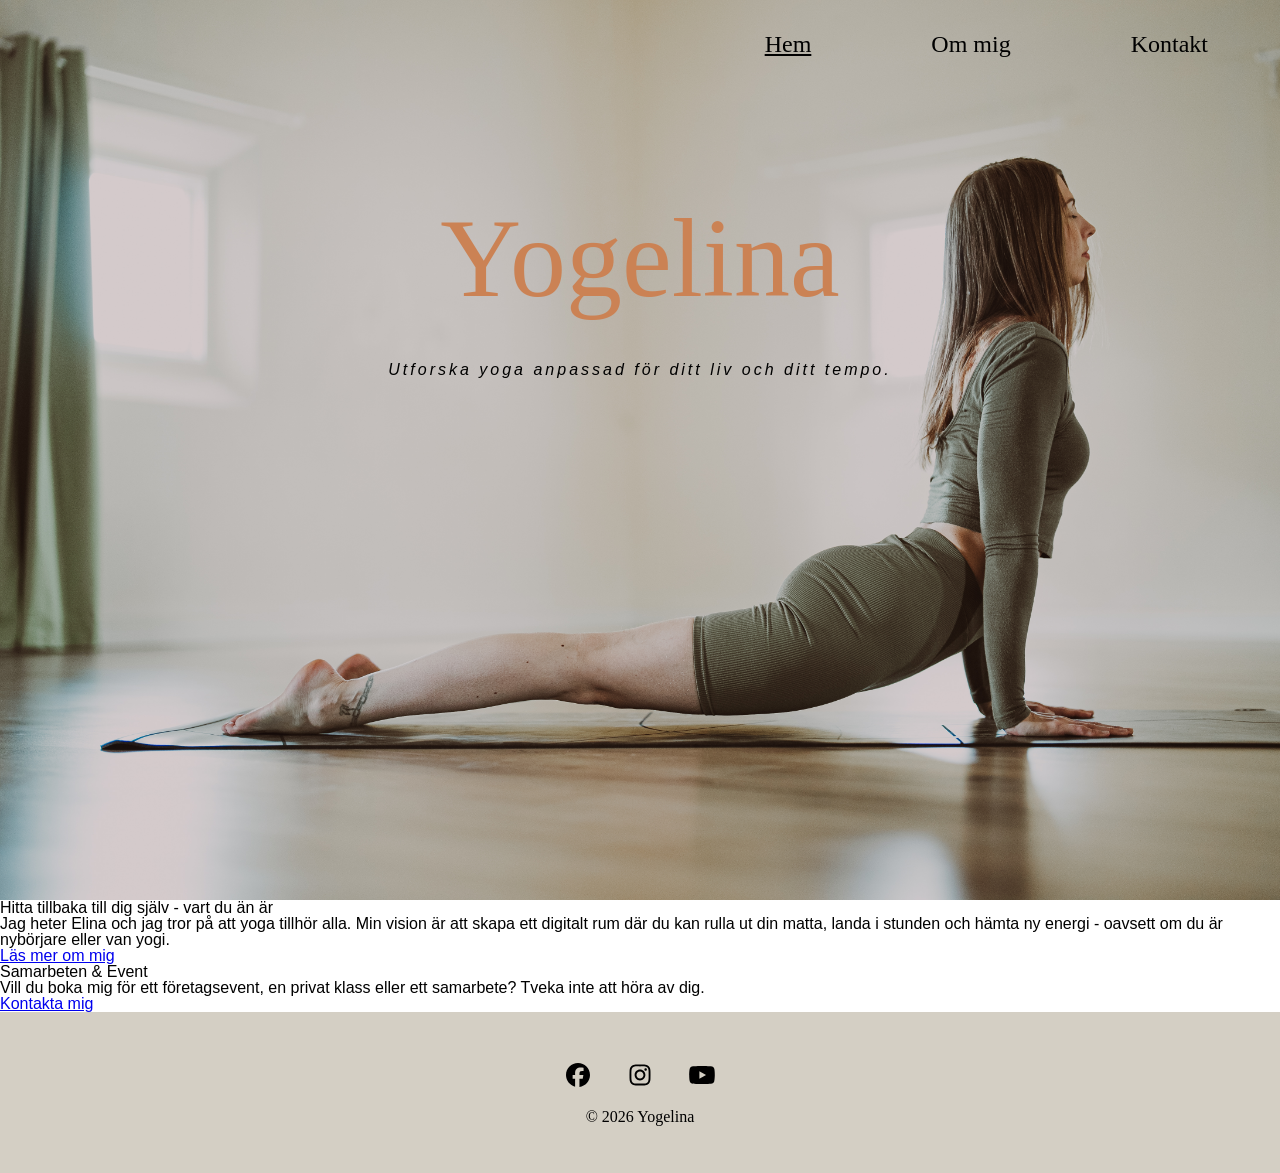
==== index.html @ cfc7771f "Skapat lista i html för footer-ikoner och anpassat storlek  i css" ====
<!doctype html>
<html lang="sv">
  <head>
    <meta charset="UTF-8" />
    <meta name="viewport" content="width=device-width, initial-scale=1.0" />
    <link rel="stylesheet" href="css/styles.css" />
    <title>Yogelina</title>
  </head>

  <body>
    <header class="transparent-header">
      <nav>
        <ul>
          <li><a class="text-underline" href="index.html">Hem</a></li>
          <li><a href="om-mig.html">Om mig</a></li>
          <li><a href="kontakt.html">Kontakt</a></li>
        </ul>
      </nav>
    </header>

    <main>
      <section class="hero-section">
        <div>
          <h1>Yogelina</h1>
          <p>Utforska yoga anpassad för ditt liv och ditt tempo.</p>
        </div>
      </section>

      <section>
        <h2>Hitta tillbaka till dig själv - vart du än är</h2>
        <p>
          Jag heter Elina och jag tror på att yoga tillhör alla. Min vision är
          att skapa ett digitalt rum där du kan rulla ut din matta, landa i
          stunden och hämta ny energi - oavsett om du är nybörjare eller van
          yogi.
        </p>

        <a href="om-mig.html">Läs mer om mig</a>
      </section>

      <section>
        <h2>Samarbeten & Event</h2>
        <p>
          Vill du boka mig för ett företagsevent, en privat klass eller ett
          samarbete? Tveka inte att höra av dig.
        </p>

        <a href="kontakt.html">Kontakta mig</a>
      </section>
    </main>

    <footer>
      <ul class="footer-icons">
        <li>
          <a
            href="#"
            target="_blank"
            rel="noopener"
            aria-label="Yogelinas Facebook"
          >
            <img
              src="images/facebook-brands-solid-full.svg"
              alt="Facebook ikon"
            />
          </a>
        </li>

        <li>
          <a
            href="#"
            target="_blank"
            rel="noopener"
            aria-label="Yogelinas instagram"
          >
            <img
              src="images/instagram-brands-solid-full.svg"
              alt="Instagram ikon"
            />
          </a>
        </li>

        <li>
          <a
            href="#"
            target="_blank"
            rel="noopener"
            aria-label="Yogelinas youtube"
          >
            <img
              src="images/youtube-brands-solid-full.svg"
              alt="Youtube ikon"
            />
          </a>
        </li>
      </ul>

      <p>© 2026 Yogelina</p>
    </footer>
  </body>
</html>
---- css/styles.css ----
/* CSS reset */

/* http://meyerweb.com/eric/tools/css/reset/ 
   v2.0 | 20110126
   License: none (public domain)
*/

html,
body,
div,
span,
applet,
object,
iframe,
h1,
h2,
h3,
h4,
h5,
h6,
p,
blockquote,
pre,
a,
abbr,
acronym,
address,
big,
cite,
code,
del,
dfn,
em,
img,
ins,
kbd,
q,
s,
samp,
small,
strike,
strong,
sub,
sup,
tt,
var,
b,
u,
i,
center,
dl,
dt,
dd,
ol,
ul,
li,
fieldset,
form,
label,
legend,
table,
caption,
tbody,
tfoot,
thead,
tr,
th,
td,
article,
aside,
canvas,
details,
embed,
figure,
figcaption,
footer,
header,
hgroup,
menu,
nav,
output,
ruby,
section,
summary,
time,
mark,
audio,
video {
  margin: 0;
  padding: 0;
  border: 0;
  font-size: 100%;
  font: inherit;
  vertical-align: baseline;
}
/* HTML5 display-role reset for older browsers */
article,
aside,
details,
figcaption,
figure,
footer,
header,
hgroup,
menu,
nav,
section {
  display: block;
}
body {
  line-height: 1;
}
ol,
ul {
  list-style: none;
}
blockquote,
q {
  quotes: none;
}
blockquote:before,
blockquote:after,
q:before,
q:after {
  content: "";
  content: none;
}
table {
  border-collapse: collapse;
  border-spacing: 0;
}
/* slut på reset */

html {
  font-family: "Lato", sans-serif;
  font-weight: 400;
  font-style: normal;
}

/* bildstorlek */
img {
  max-width: 100%;
}

header {
  position: relative;
  width: 100%;
  padding: 1.5em 0em;

  display: flex;
  flex-direction: row;
  justify-content: space-between;
  align-items: center;

  & nav {
    font-family: "Cormorant Garamond", serif;
    font-optical-sizing: auto;
    font-weight: 400;
    font-style: normal;
    font-size: 1.5em;
  }

  & ul {
    display: flex;
    flex-direction: row;
    justify-content: flex-end;
    gap: 5em;
    padding-right: 3em;

    /* ta bort lila färg från klick */
    a:link,
    a:visited {
      color: #000000;
    }
  }

  a {
    text-decoration: none;
  }

  /* Yogelina rubrik */
  .title {
    color: #cb8254;
    font-size: 2.5em;
    line-height: 1;
    padding-left: 1.5em;
    font-family: "Cormorant Garamond", serif;
    font-weight: 400;
    font-style: normal;

    a:link,
    a:visited {
      color: #cb8254;
    }
  }
}

/* första sidans header */
.transparent-header {
  position: absolute;

  display: flex;
  flex-direction: row;
  justify-content: flex-end;
  padding: 2em 0em;
}

.header-color {
  background-color: #d4cfc4;
}

/* understäck på menyval */
.text-underline {
  text-decoration: underline;
}

/* Hero första sidan */
.hero-section {
  background-image: url("../images/DSC07519-3.jpg");
  min-height: 100vh;
  background-size: cover;
  display: flex;
  justify-content: center;
  align-items: center;
  flex-direction: column;
  text-align: center;

  & div {
    display: flex;
    flex-direction: column;
    position: relative;
    bottom: 10em;
    gap: 3em;
  }

  /* rubrik */
  & h1 {
    font-family: "Cormorant Garamond", serif;
    font-weight: 400;
    font-style: normal;
    color: #cb8254;
    font-size: 7em;
  }
  /* subrubrik */
  & p {
    font-family: "Lato", sans-serif;
    font-weight: 400;
    font-style: italic;
    letter-spacing: 3px;
  }
}

/* footer */
footer {
  background-color: #d4cfc4;
  padding: 3em 0em;
  display: flex;
  flex-direction: column;
  align-items: center;
  gap: 1em;

  font-family: "Cormorant Garamond", serif;
  font-weight: 400;
  font-style: normal;

  & img {
    width: 30px;
  }
}

.footer-icons {
  display: flex;
  flex-direction: row;
  justify-content: center;
  gap: 2em;
}
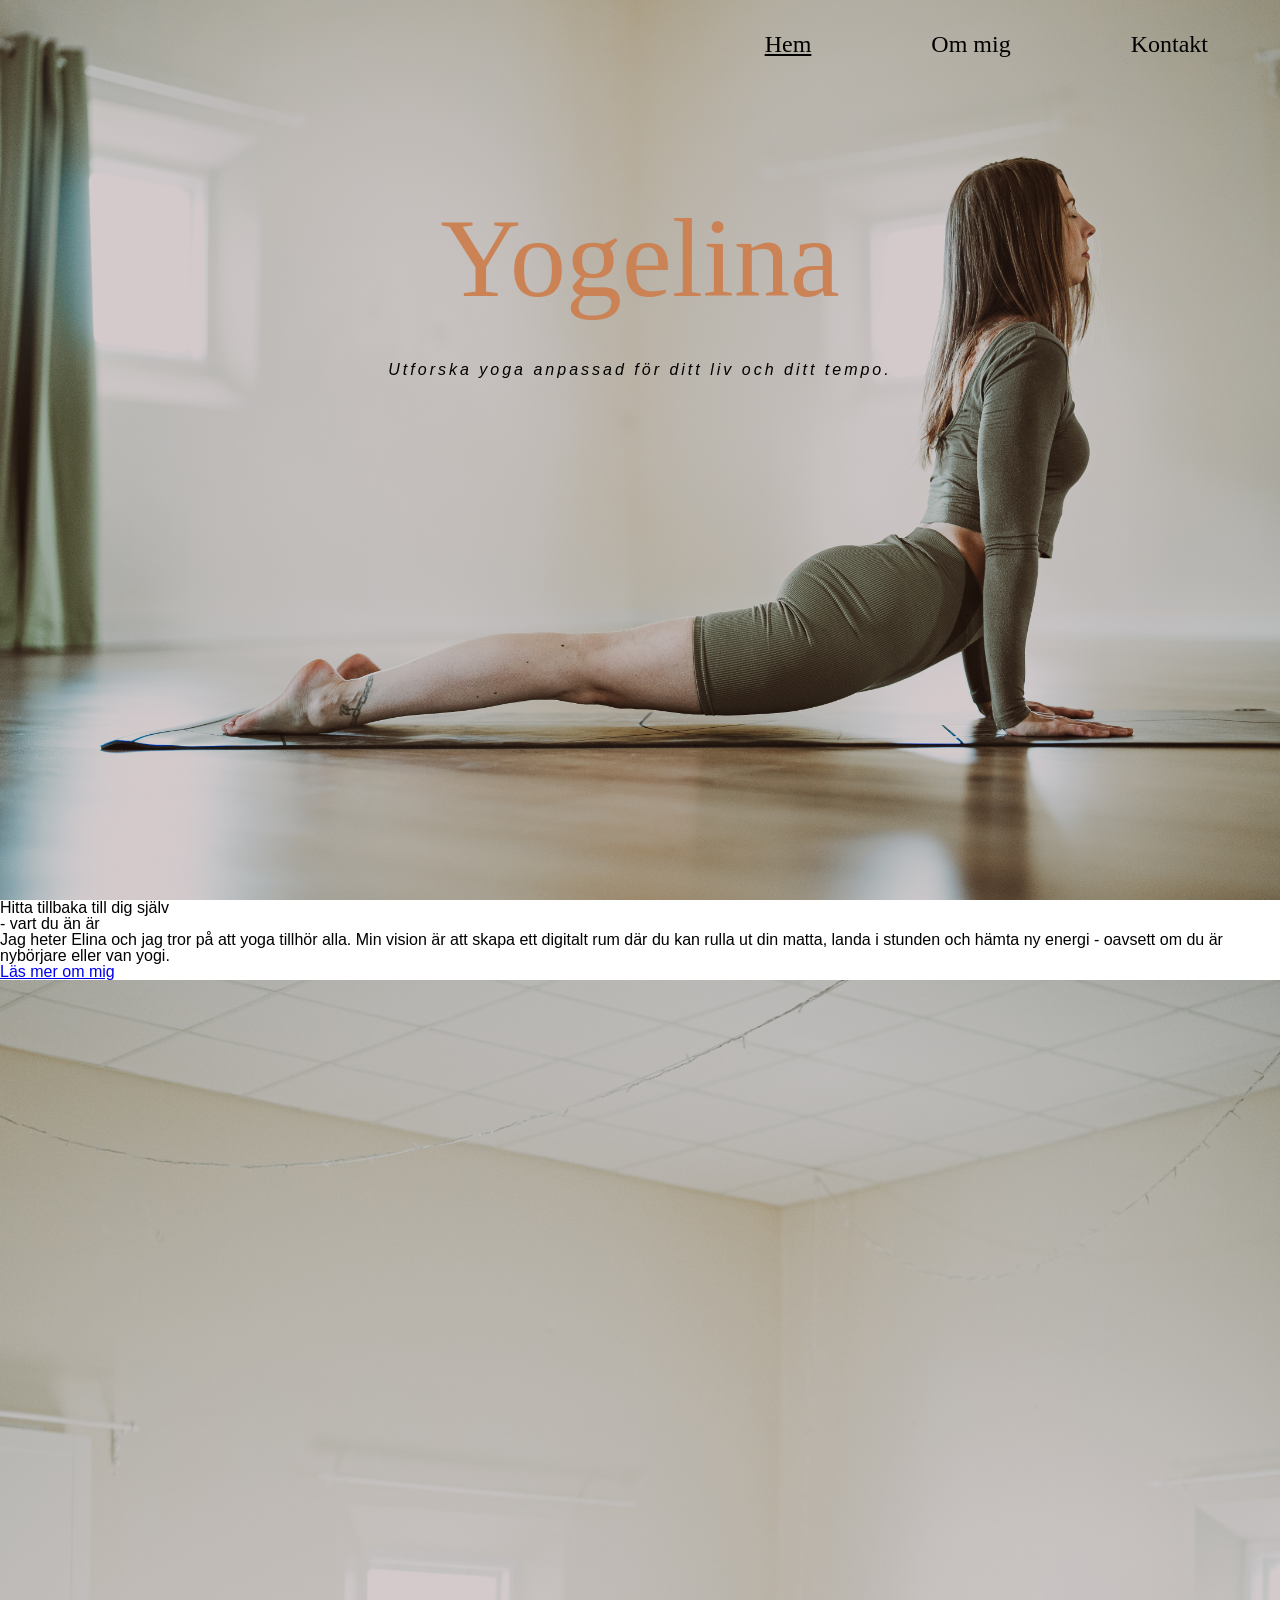
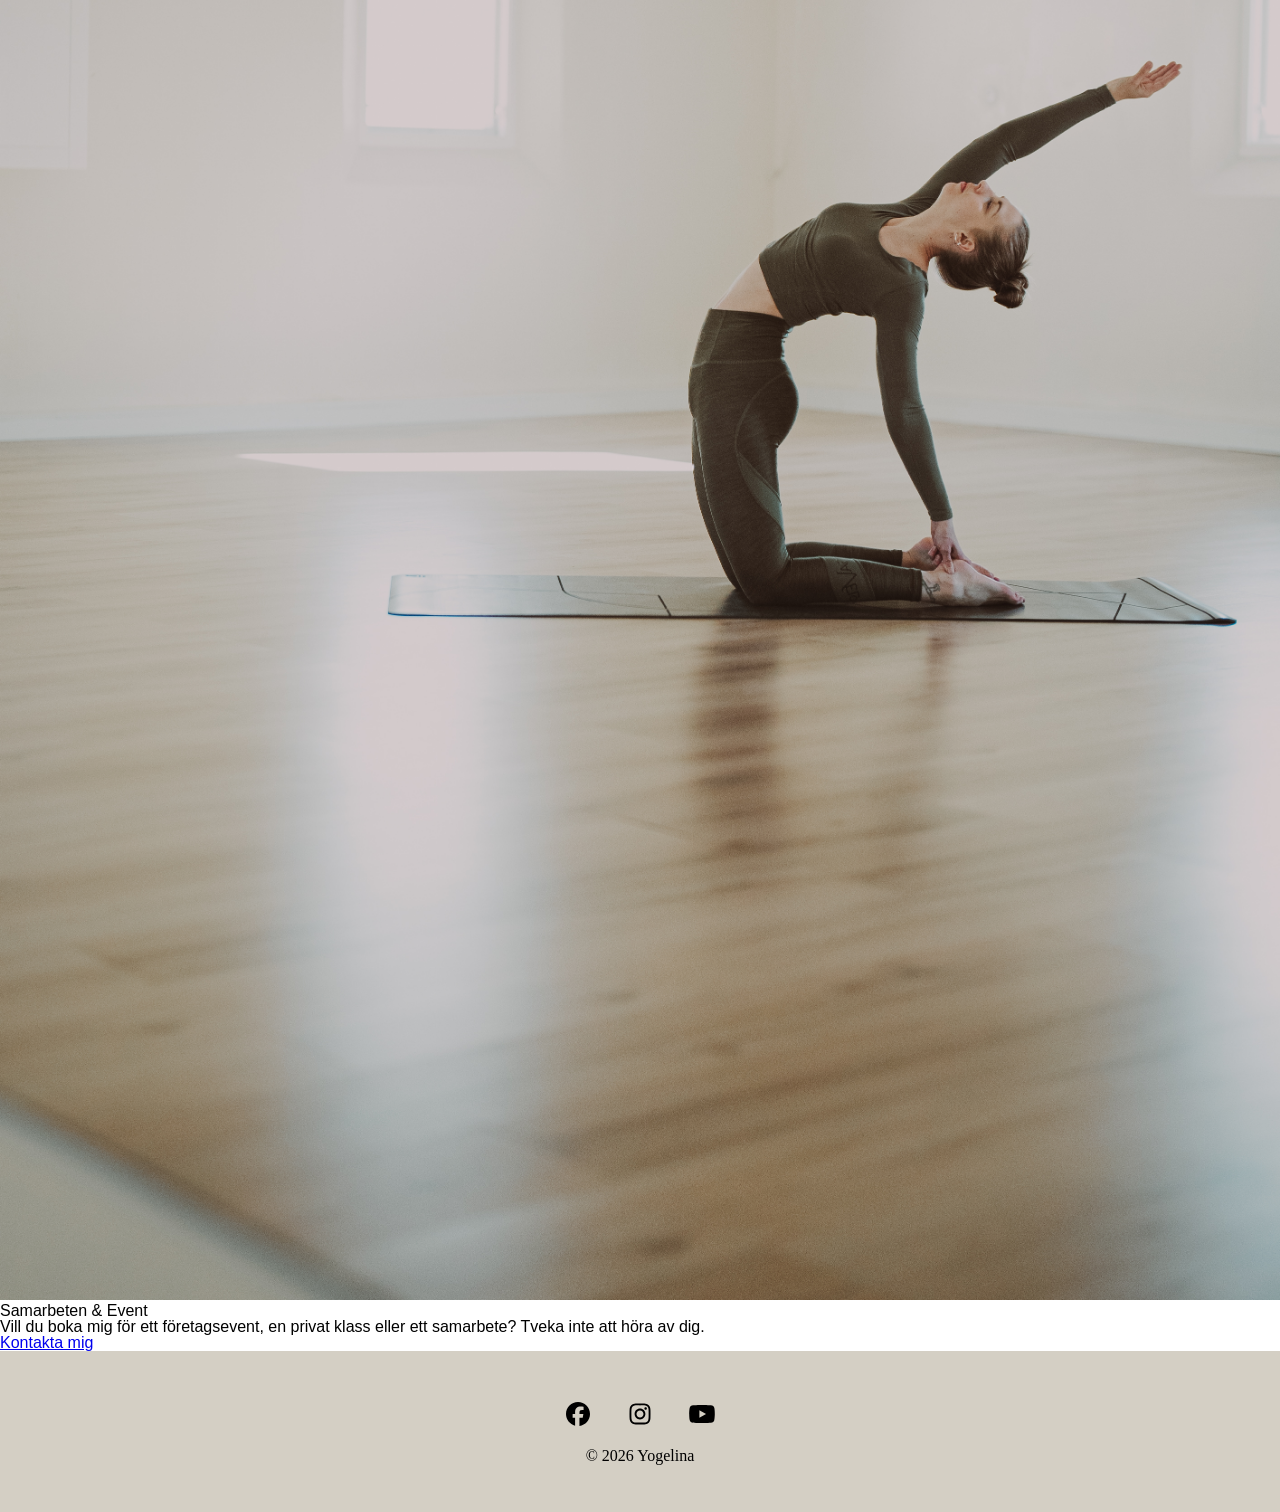
==== commit 953c9bfd: "Implementerat och strukturerat html-klasser inför första sektionen med info" ====
--- a/index.html
+++ b/index.html
@@ -26,19 +26,27 @@
         </div>
       </section>
 
-      <section>
-        <h2>Hitta tillbaka till dig själv - vart du än är</h2>
-        <p>
-          Jag heter Elina och jag tror på att yoga tillhör alla. Min vision är
-          att skapa ett digitalt rum där du kan rulla ut din matta, landa i
-          stunden och hämta ny energi - oavsett om du är nybörjare eller van
-          yogi.
-        </p>
+      <section class="om-intro-section">
+        <div class="om-intro-container">
+          <div class="box-content">
+            <h2>Hitta tillbaka till dig själv</h2>
+            <p class="sub-title">- vart du än är</p>
+            <p class="text-description">
+              Jag heter Elina och jag tror på att yoga tillhör alla. Min vision
+              är att skapa ett digitalt rum där du kan rulla ut din matta, landa
+              i stunden och hämta ny energi - oavsett om du är nybörjare eller
+              van yogi.
+            </p>
 
-        <a href="om-mig.html">Läs mer om mig</a>
+            <a href="om-mig.html" class="button-om">Läs mer om mig</a>
+          </div>
+          <div class="om-box-img">
+            <img src="images/DSC07626-5.jpg" alt="Bild på Elina" />
+          </div>
+        </div>
       </section>
 
-      <section>
+      <section class="kontakt-intro">
         <h2>Samarbeten & Event</h2>
         <p>
           Vill du boka mig för ett företagsevent, en privat klass eller ett
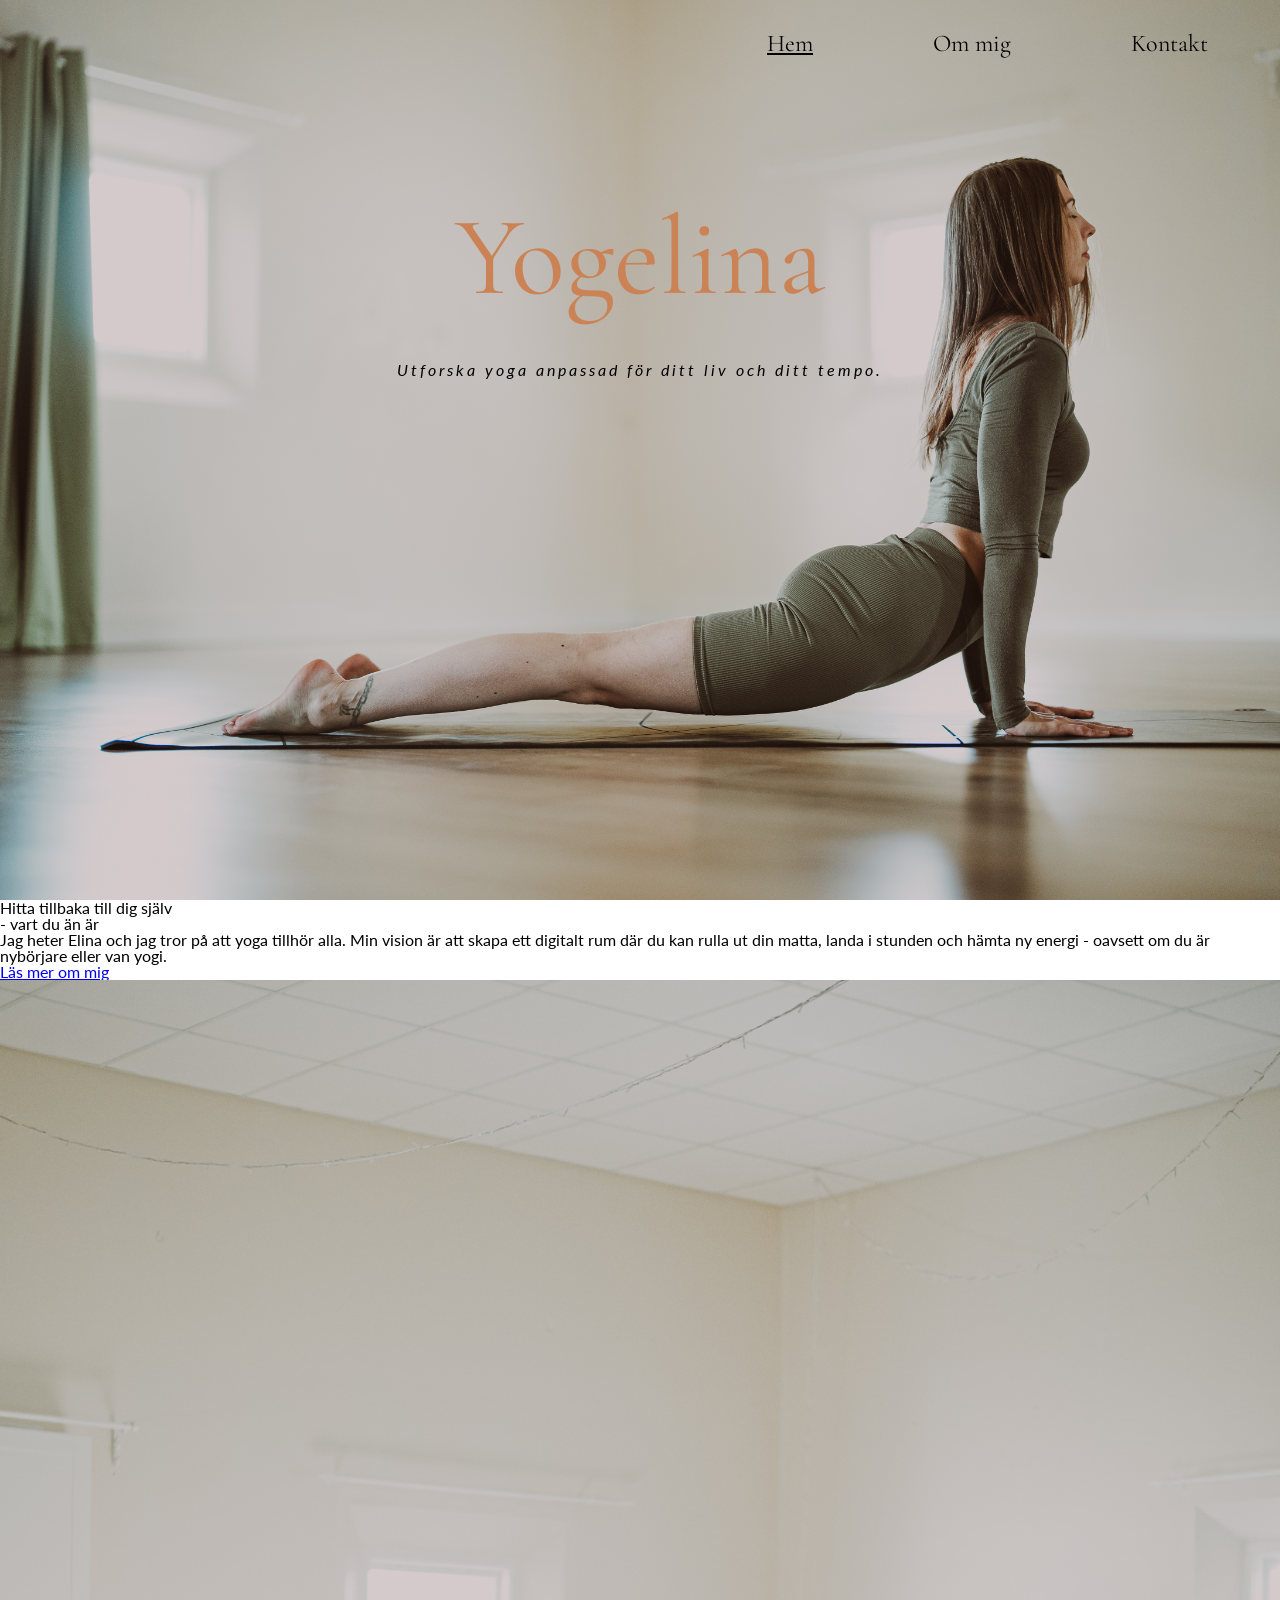
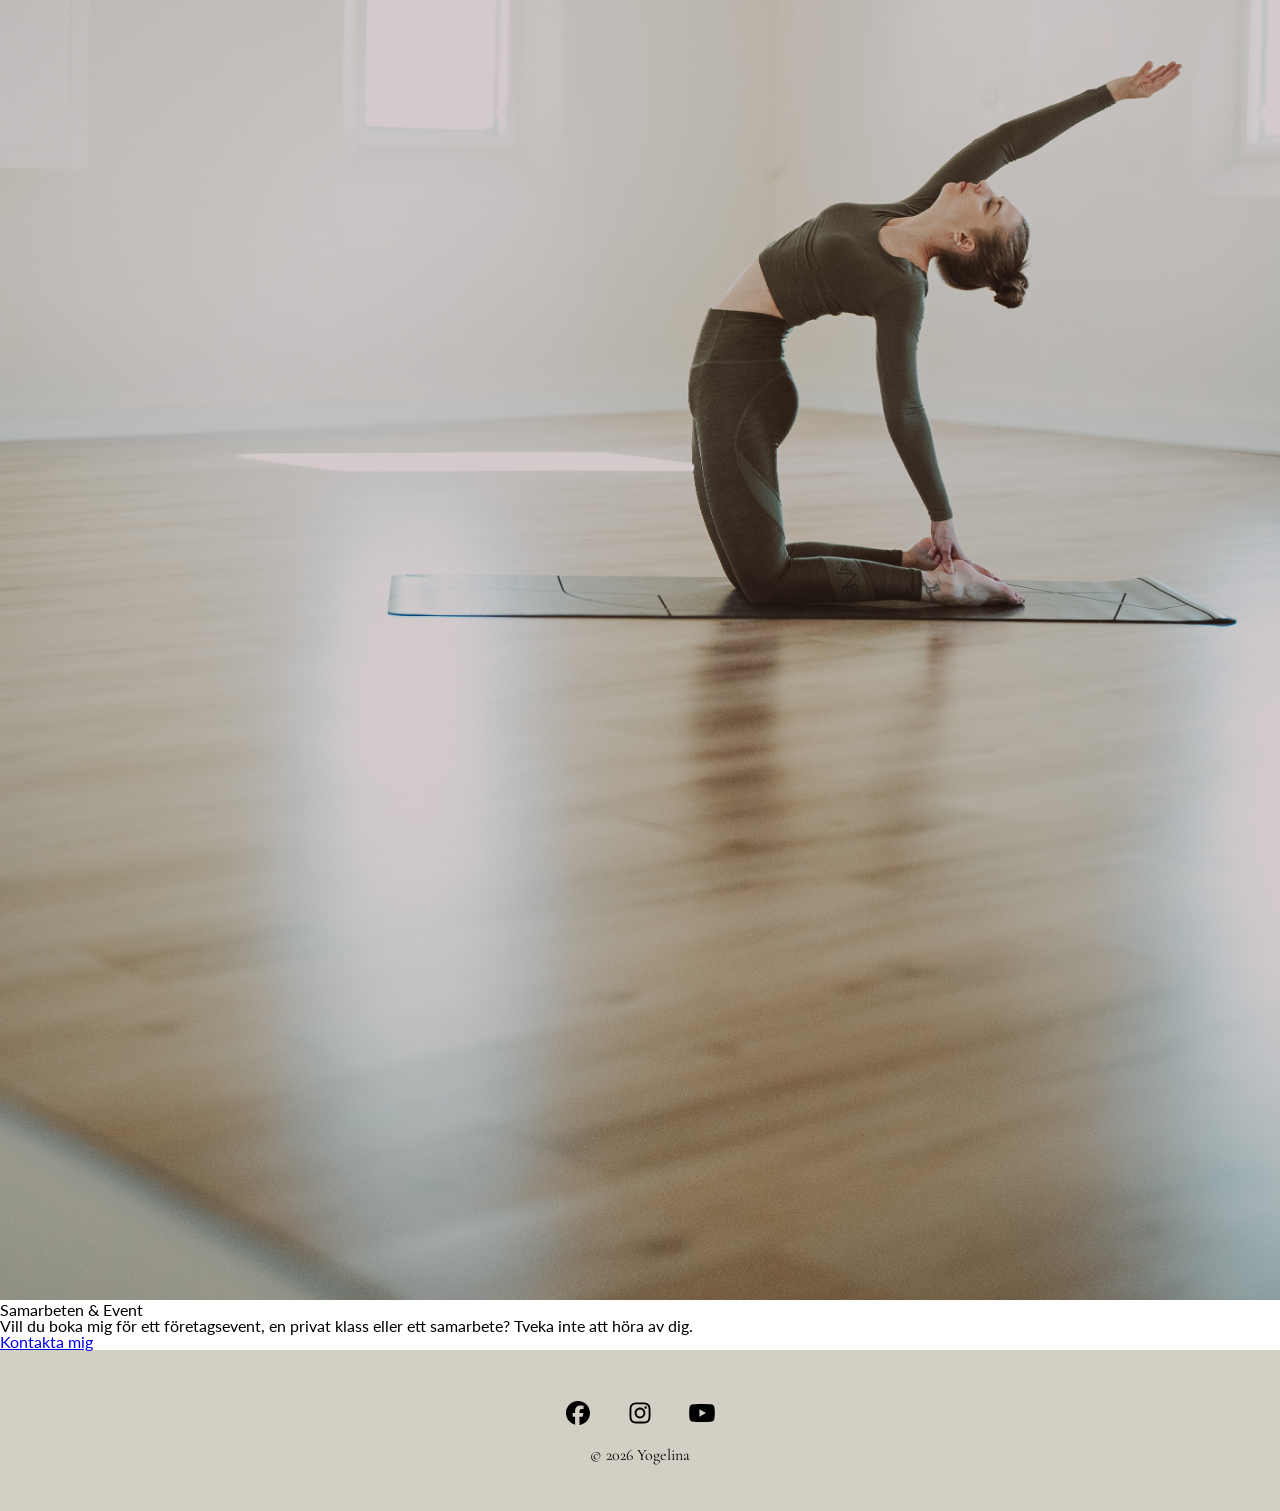
==== commit d8f39b66: "Lagt till länkar för typsnitt i html" ====
--- a/index.html
+++ b/index.html
@@ -3,6 +3,13 @@
   <head>
     <meta charset="UTF-8" />
     <meta name="viewport" content="width=device-width, initial-scale=1.0" />
+    <link rel="preconnect" href="https://fonts.googleapis.com" />
+    <link rel="preconnect" href="https://fonts.gstatic.com" crossorigin />
+    <link
+      href="https://fonts.googleapis.com/css2?family=Cormorant+Garamond:ital,wght@0,300..700;1,300..700&family=Lato:ital,wght@0,100;0,300;0,400;0,700;0,900;1,100;1,300;1,400;1,700;1,900&display=swap"
+      rel="stylesheet"
+    />
+
     <link rel="stylesheet" href="css/styles.css" />
     <title>Yogelina</title>
   </head>
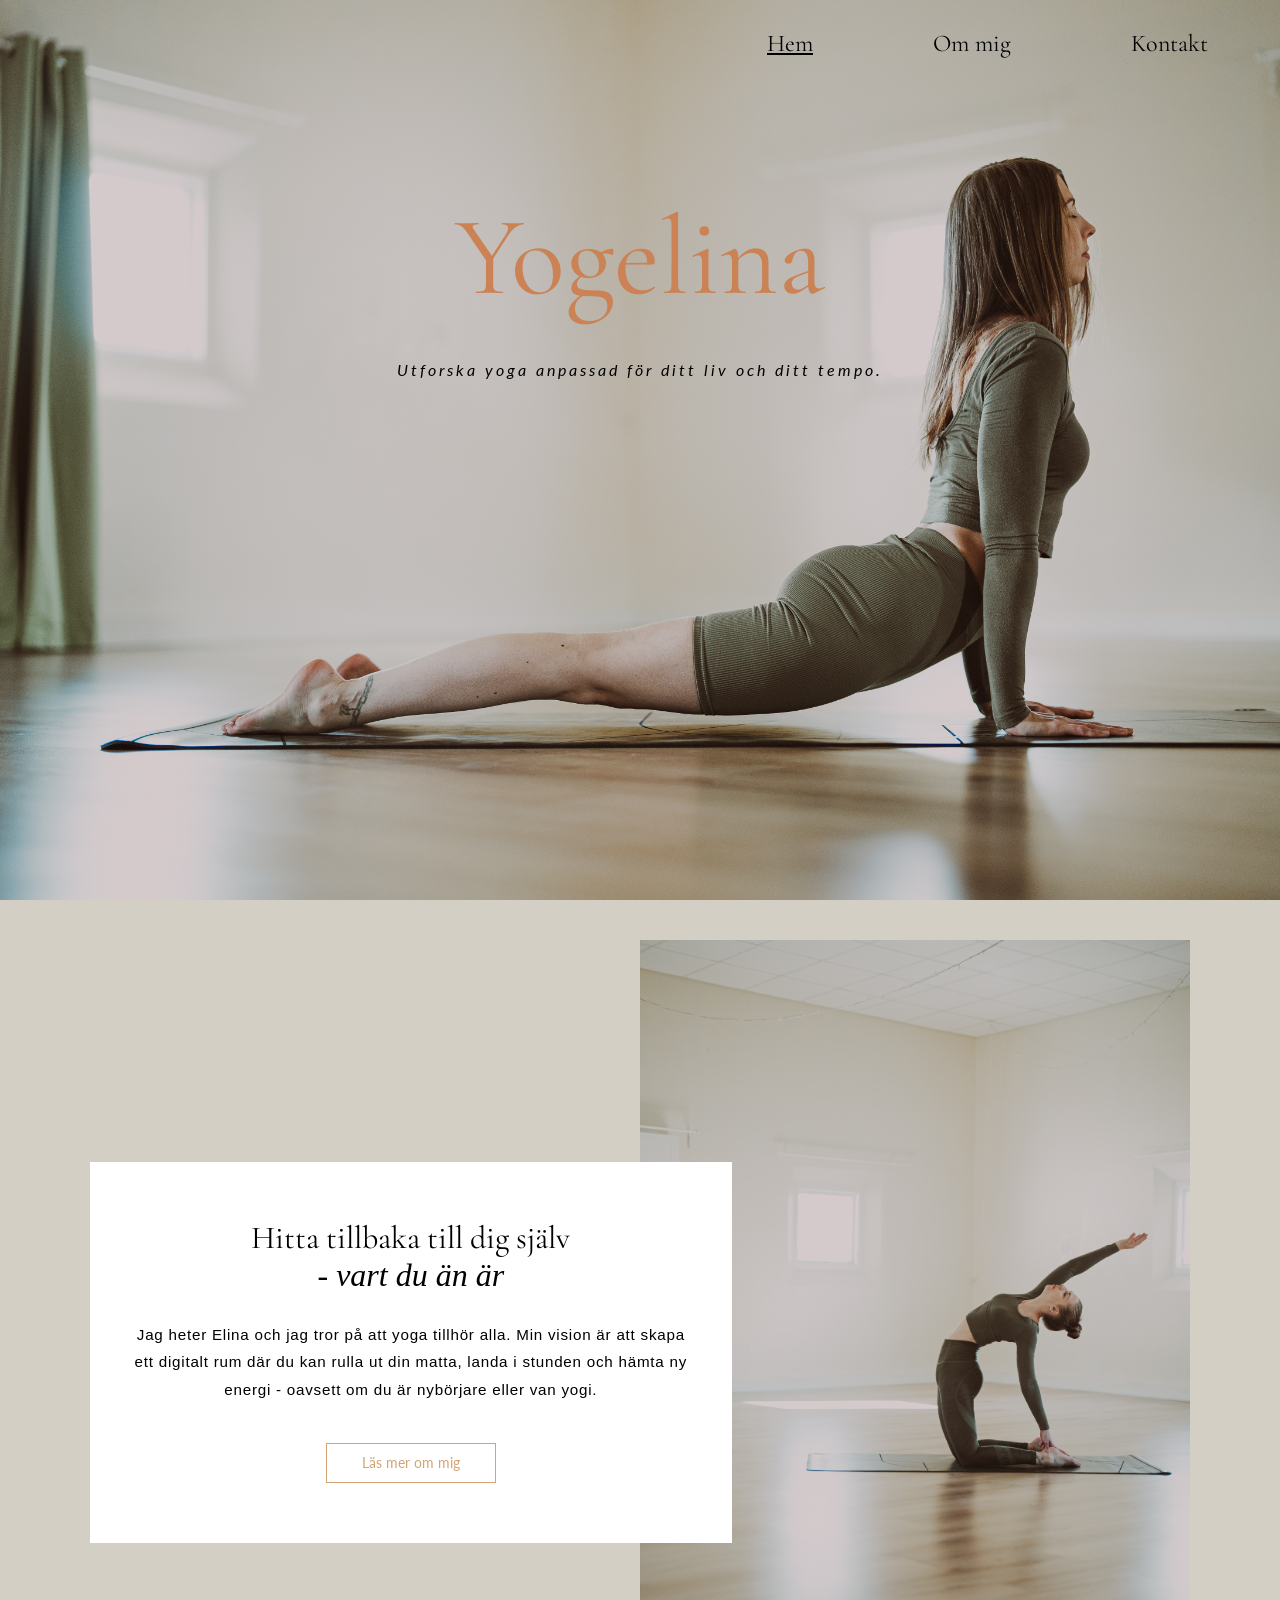
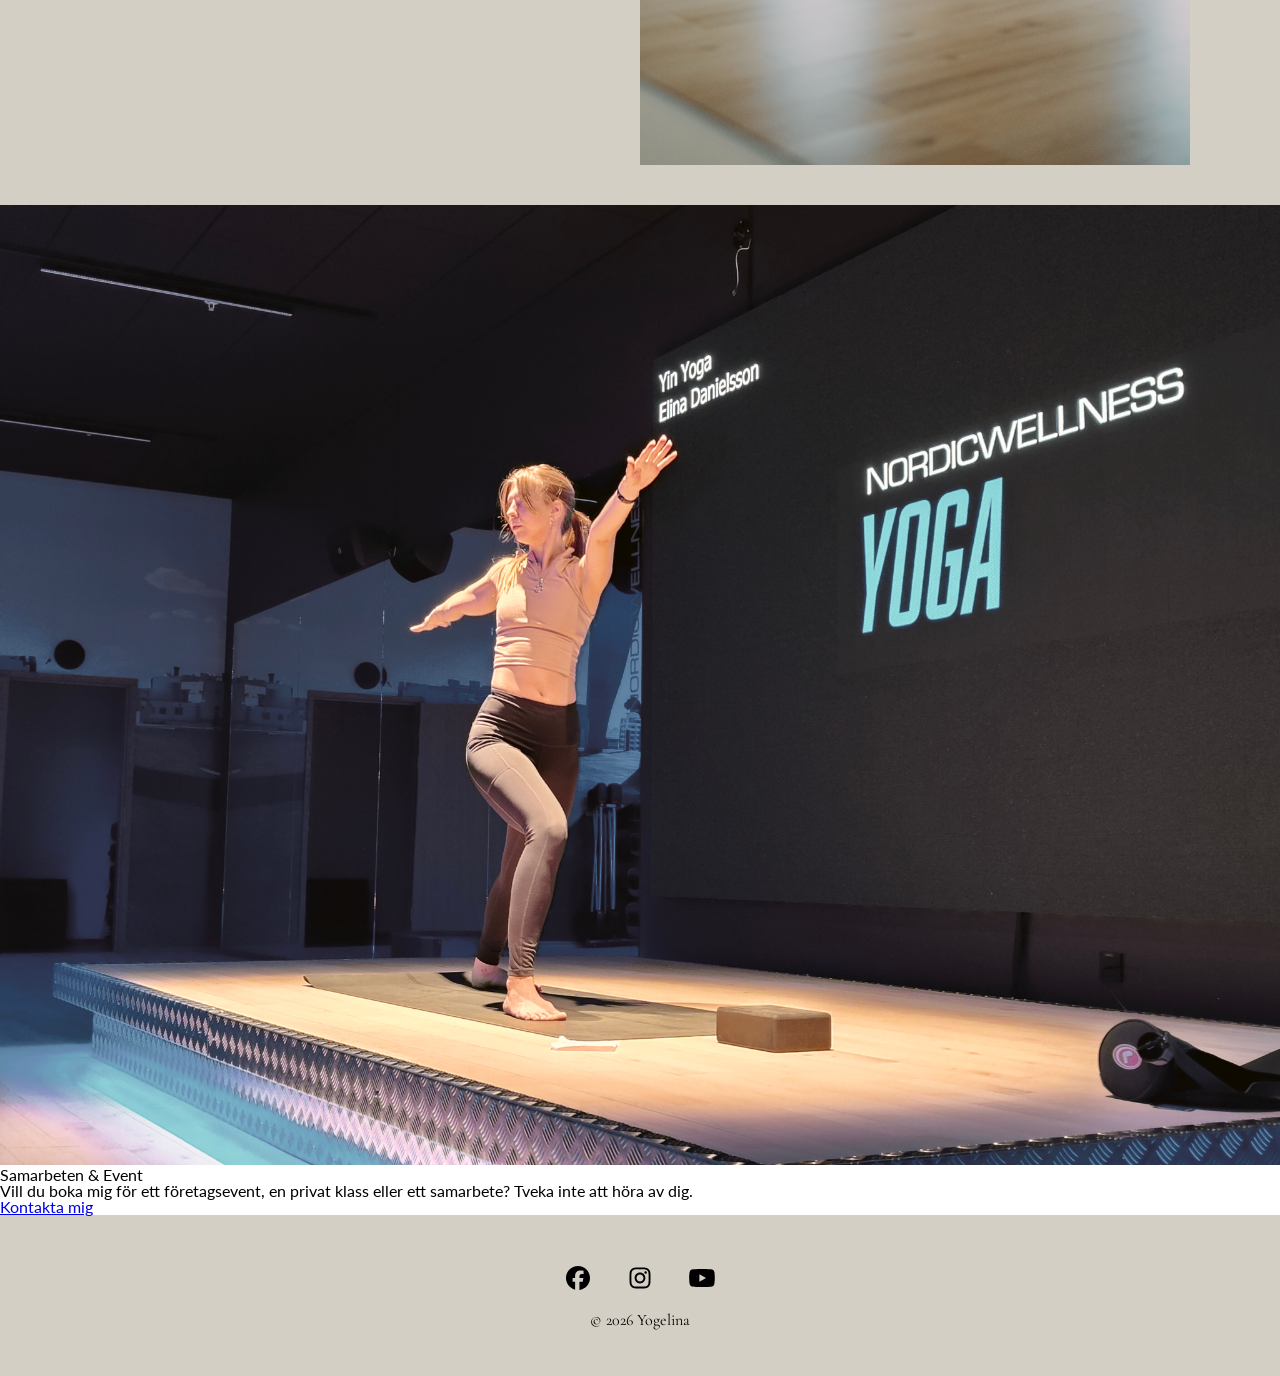
==== commit d065e0c5: "Lagt till klasser i html för kontakt-intro-sektionen" ====
--- a/index.html
+++ b/index.html
@@ -53,14 +53,25 @@
         </div>
       </section>
 
-      <section class="kontakt-intro">
-        <h2>Samarbeten & Event</h2>
-        <p>
-          Vill du boka mig för ett företagsevent, en privat klass eller ett
-          samarbete? Tveka inte att höra av dig.
-        </p>
+      <section class="kontakt-intro-section">
+        <div class="kontakt-intro-container">
+          <div class="kontakt-box-img">
+            <img
+              src="images/IMG_20261022_213029.jpg"
+              alt="Elina gör yoga på en scen"
+            />
+          </div>
 
-        <a href="kontakt.html">Kontakta mig</a>
+          <div class="kontakt-box-content">
+            <h2>Samarbeten & Event</h2>
+            <p>
+              Vill du boka mig för ett företagsevent, en privat klass eller ett
+              samarbete? Tveka inte att höra av dig.
+            </p>
+
+            <a href="kontakt.html" class="button-kontakt">Kontakta mig</a>
+          </div>
+        </div>
       </section>
     </main>
 
--- a/css/styles.css
+++ b/css/styles.css
@@ -250,6 +250,91 @@
   }
 }
 
+/* läs mer om mig sektionen på första sidan */
+.om-intro-section {
+  display: flex;
+  justify-content: center;
+  align-items: center;
+  min-height: 100vh;
+  padding: 40px;
+  box-sizing: border-box;
+  background-color: #d4cfc4;
+
+  & h2 {
+    font-family: "Cormorant Garamond", serif;
+    font-size: 2rem;
+    color: black;
+    margin: 0 0 5px 0;
+    font-weight: 400;
+  }
+}
+
+.om-intro-container {
+  display: grid;
+  grid-template-columns: repeat(12, 1fr);
+  align-items: center;
+  max-width: 1100px;
+  width: 100%;
+}
+
+.box-content {
+  background-color: white;
+  padding: 60px 40px;
+  text-align: center;
+
+  grid-column: 1 / 8;
+  grid-row: 1;
+
+  z-index: 2;
+}
+
+.om-box-img {
+  grid-column: 7 / 13;
+  grid-row: 1;
+  z-index: 1;
+}
+
+.om-box-img img {
+  width: 100%;
+  height: auto;
+  display: block;
+  object-fit: cover;
+}
+
+.sub-title {
+  font-family: "Cormorant Garamond", serif;
+  font-size: 2rem;
+  color: black;
+  font-weight: 400;
+  font-style: italic;
+  margin: 0 0 30px 0;
+}
+
+.text-description {
+  font-family: "Lato", sans-serif;
+  font-weight: 100;
+  font-style: normal;
+  letter-spacing: 0.05em;
+
+  color: black;
+  line-height: 1.8;
+  font-size: 0.95rem;
+  margin-bottom: 40px;
+}
+
+.button-om {
+  display: inline-block;
+  padding: 12px 35px;
+  border: 1px solid #d4a373;
+  color: #d4a373;
+  text-decoration: none;
+  font-size: 0.9rem;
+
+  font-family: "Lato", sans-serif;
+  font-weight: 400;
+  font-style: normal;
+}
+
 /* footer */
 footer {
   background-color: #d4cfc4;
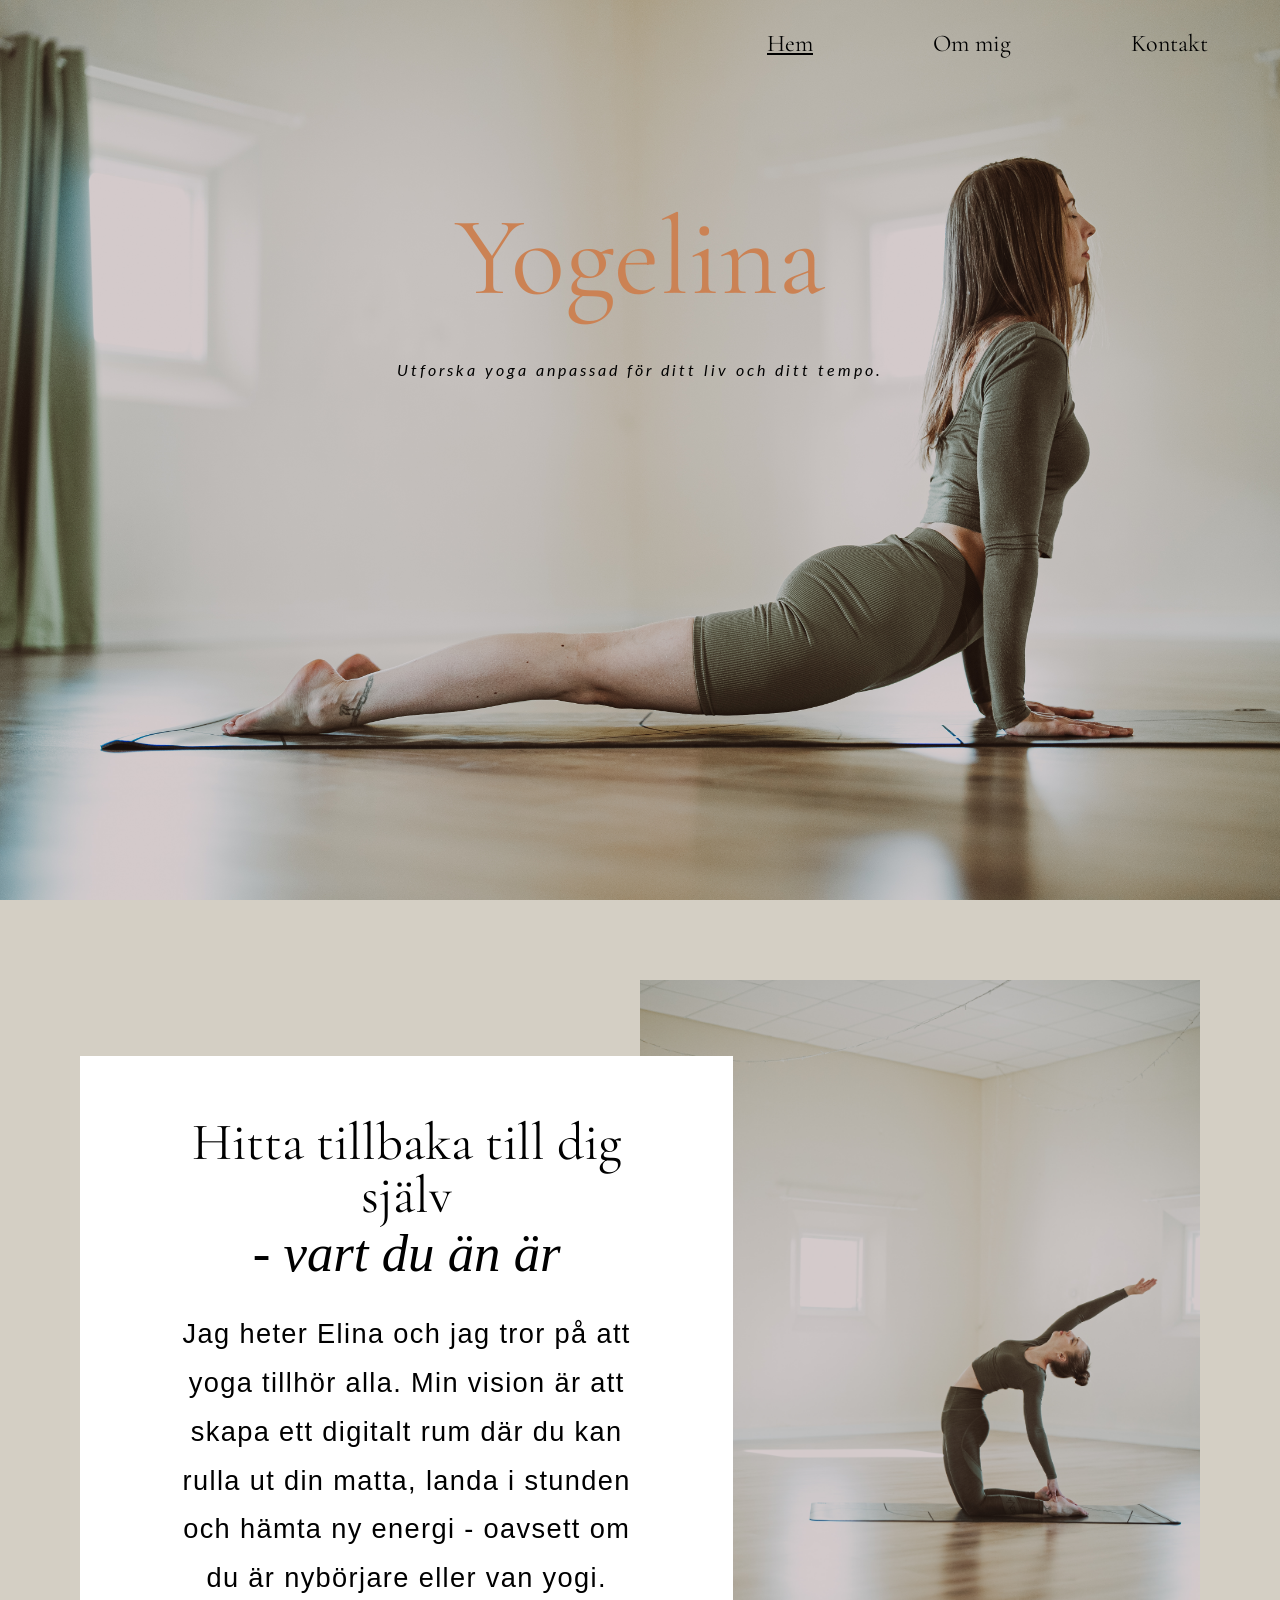
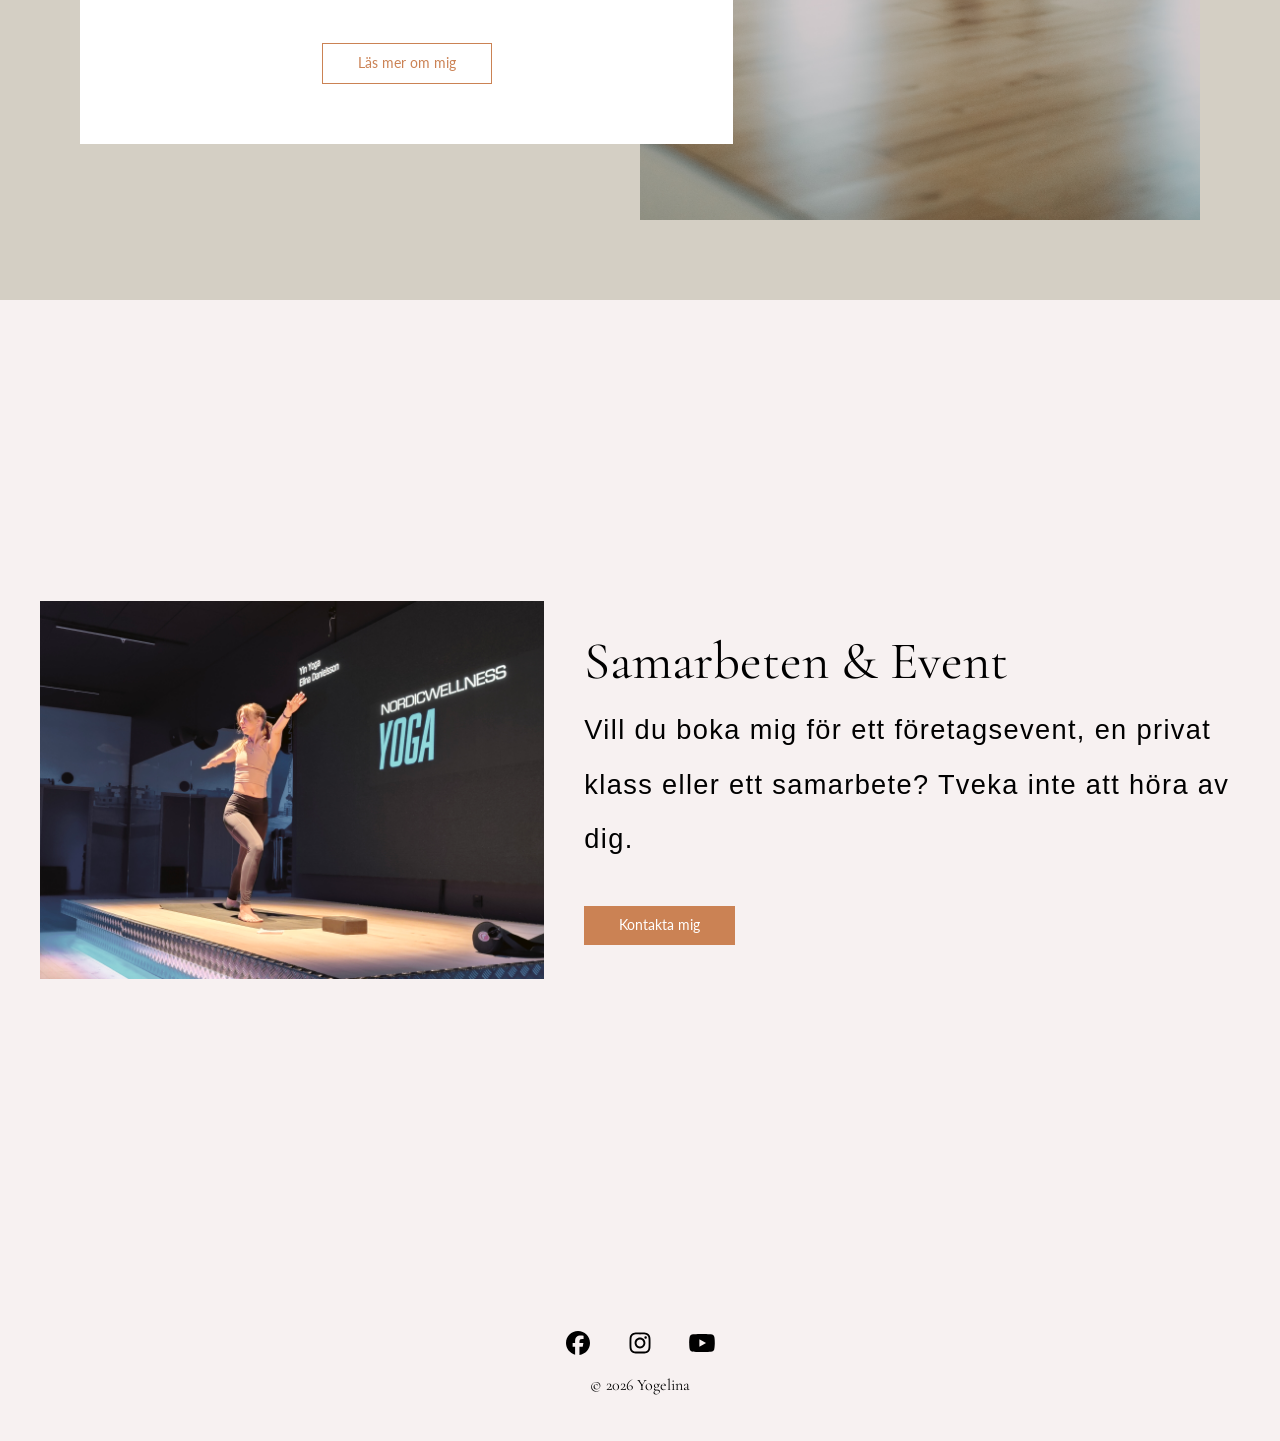
==== commit 885a9c1b: "Ändrat bakgrundsfärg för footer på första sidan" ====
--- a/index.html
+++ b/index.html
@@ -75,7 +75,7 @@
       </section>
     </main>
 
-    <footer>
+    <footer class="hem-footer">
       <ul class="footer-icons">
         <li>
           <a
--- a/css/styles.css
+++ b/css/styles.css
@@ -256,13 +256,13 @@
   justify-content: center;
   align-items: center;
   min-height: 100vh;
-  padding: 40px;
+  padding: 80px;
   box-sizing: border-box;
   background-color: #d4cfc4;
 
   & h2 {
     font-family: "Cormorant Garamond", serif;
-    font-size: 2rem;
+    font-size: 3.3rem;
     color: black;
     margin: 0 0 5px 0;
     font-weight: 400;
@@ -273,13 +273,13 @@
   display: grid;
   grid-template-columns: repeat(12, 1fr);
   align-items: center;
-  max-width: 1100px;
+  max-width: 1800px;
   width: 100%;
 }
 
 .box-content {
   background-color: white;
-  padding: 60px 40px;
+  padding: 60px 100px;
   text-align: center;
 
   grid-column: 1 / 8;
@@ -303,7 +303,7 @@
 
 .sub-title {
   font-family: "Cormorant Garamond", serif;
-  font-size: 2rem;
+  font-size: 3.3rem;
   color: black;
   font-weight: 400;
   font-style: italic;
@@ -318,15 +318,86 @@
 
   color: black;
   line-height: 1.8;
-  font-size: 0.95rem;
+  font-size: 1.7rem;
   margin-bottom: 40px;
 }
 
 .button-om {
   display: inline-block;
   padding: 12px 35px;
-  border: 1px solid #d4a373;
-  color: #d4a373;
+  border: 1px solid #cb8254;
+  color: #cb8254;
+  text-decoration: none;
+  font-size: 0.9rem;
+
+  font-family: "Lato", sans-serif;
+  font-weight: 400;
+  font-style: normal;
+}
+
+/* kontakta mig sektionen på första sidan */
+.kontakt-intro-section {
+  background-color: #f7f1f1;
+  display: flex;
+  justify-content: center;
+  align-items: center;
+  min-height: 100vh;
+  padding: 40px;
+}
+
+.kontakt-intro-container {
+  display: flex;
+  flex-direction: row;
+  align-items: center;
+  gap: 40px;
+  max-width: 1300px;
+  width: 100%;
+}
+
+.kontakt-box-content {
+  flex: 1.3;
+  text-align: left;
+
+  & h2 {
+    font-family: "Cormorant Garamond", serif;
+    font-size: 3.3rem;
+    color: black;
+    margin: 0 0 5px 0;
+    font-weight: 400;
+    margin-bottom: 15px;
+  }
+
+  & p {
+    font-family: "Lato", sans-serif;
+    font-weight: 100;
+    font-style: normal;
+    letter-spacing: 0.05em;
+
+    color: black;
+    line-height: 2;
+    font-size: 1.7rem;
+    margin-bottom: 40px;
+    margin-bottom: 40px;
+  }
+}
+
+.kontakt-box-img {
+  flex: 1;
+  max-width: 550px;
+}
+
+.kontakt-box-img img {
+  width: 100%;
+  height: auto;
+  display: block;
+}
+
+.button-kontakt {
+  display: inline-block;
+  padding: 12px 35px;
+
+  color: white;
+  background-color: #cb8254;
   text-decoration: none;
   font-size: 0.9rem;
 
@@ -359,3 +430,7 @@
   justify-content: center;
   gap: 2em;
 }
+
+.hem-footer {
+  background-color: #f7f1f1;
+}
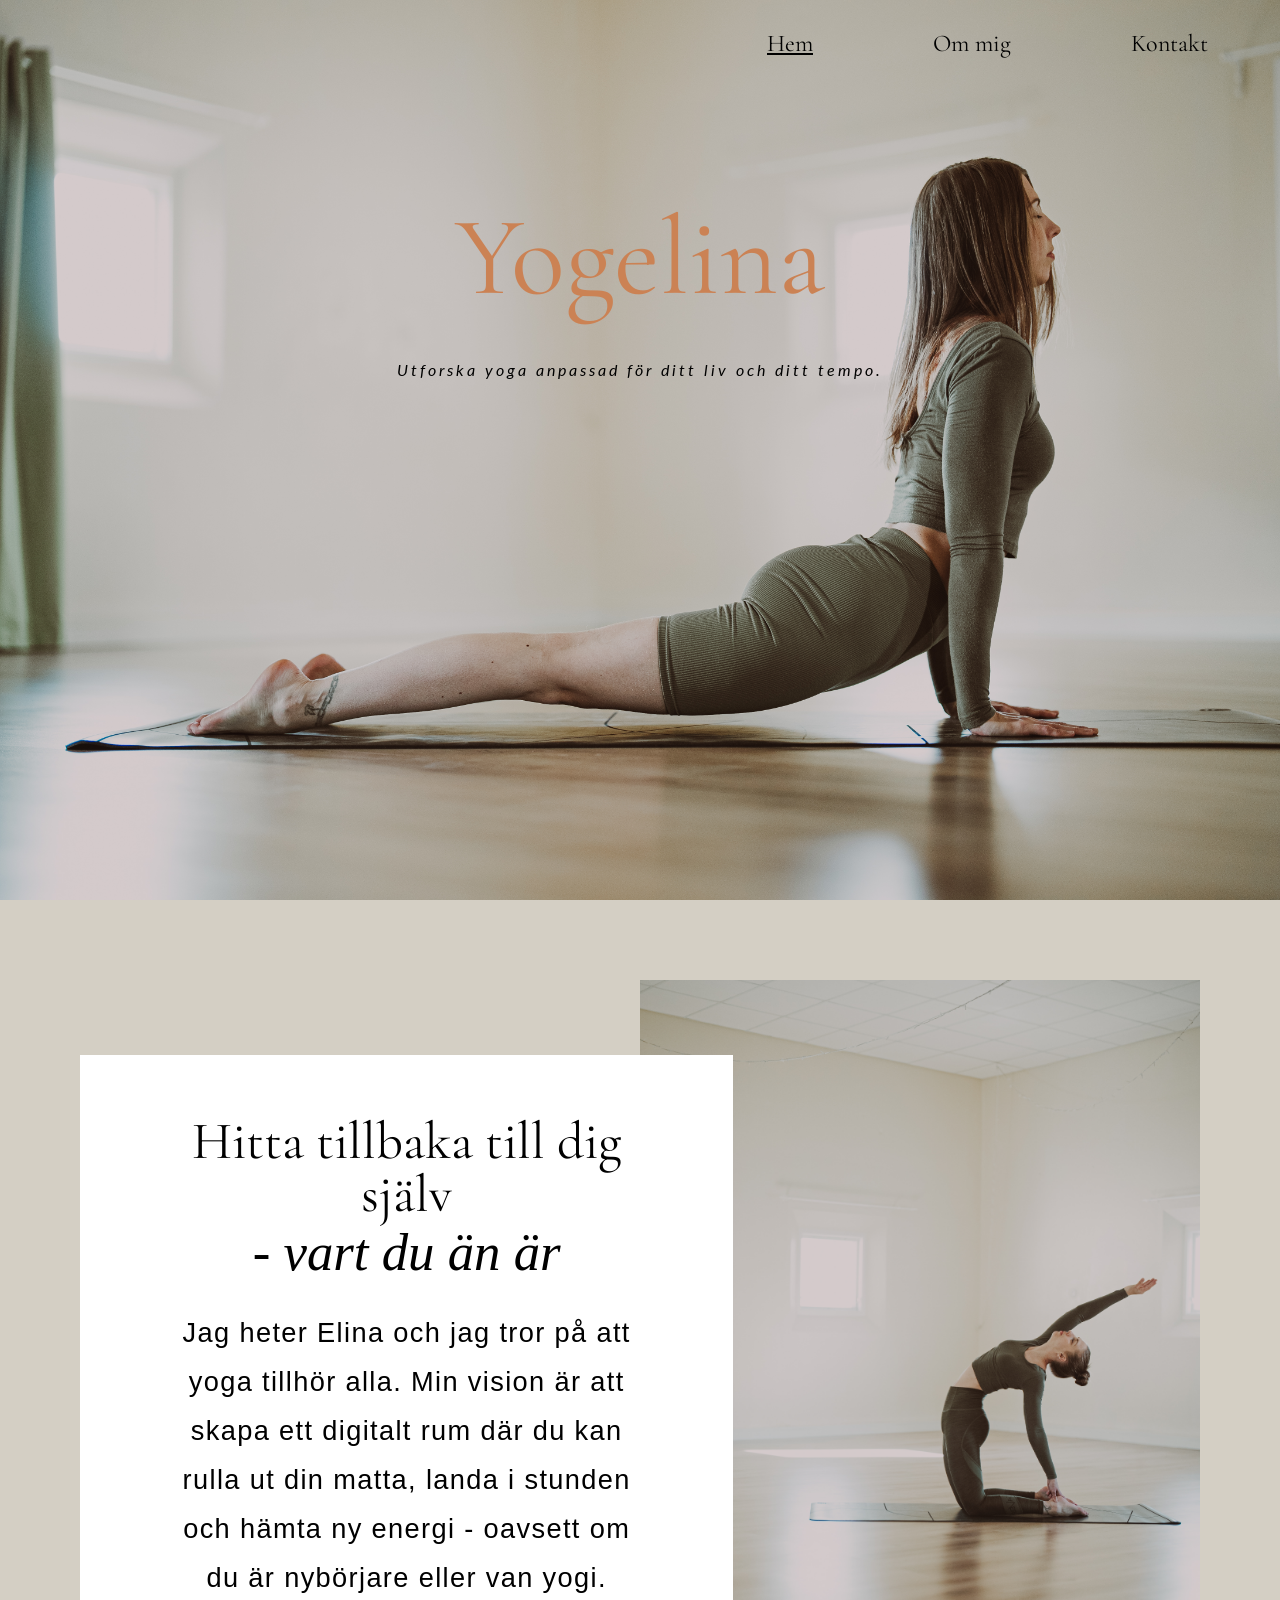
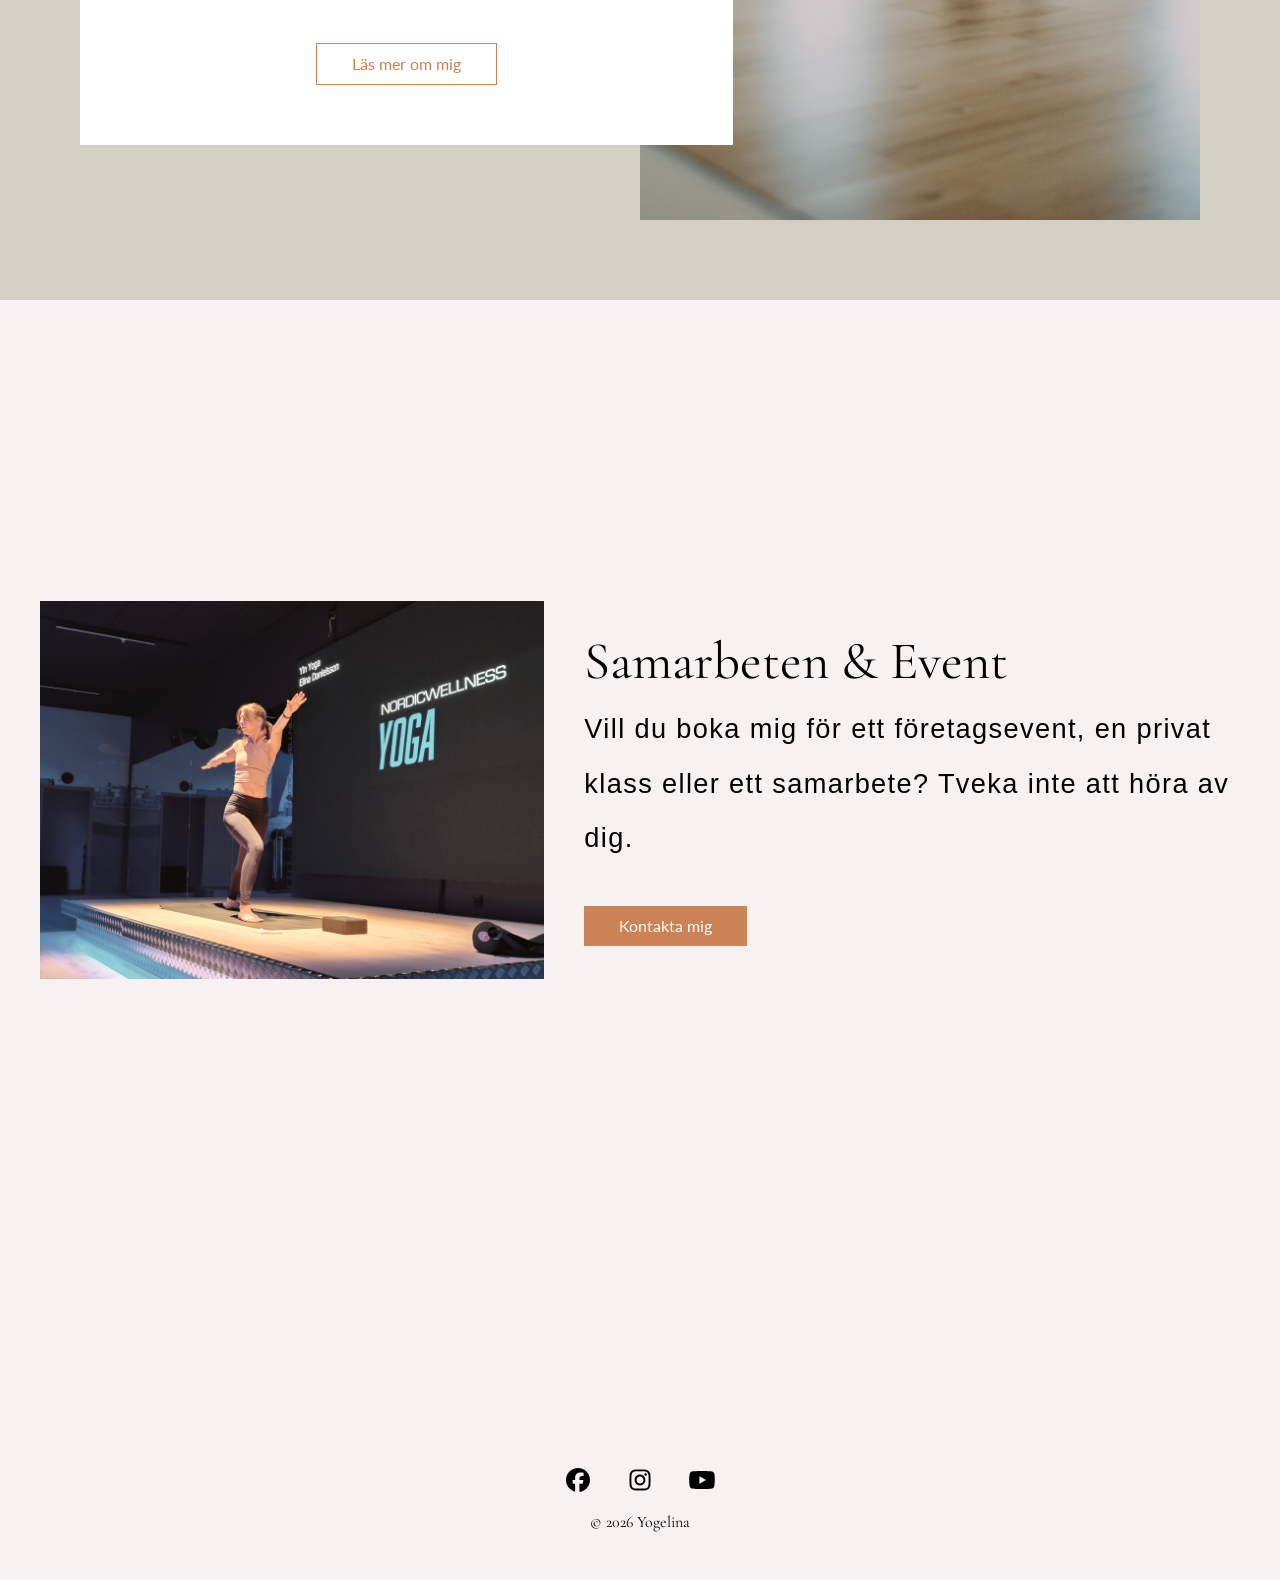
==== commit b7c7e4f2: "Skapat funktion för hamburger-meny" ====
--- a/index.html
+++ b/index.html
@@ -11,12 +11,18 @@
     />
 
     <link rel="stylesheet" href="css/styles.css" />
+    <script src="js/main.js" defer></script>
+
     <title>Yogelina</title>
   </head>
 
   <body>
     <header class="transparent-header">
-      <nav>
+      <button class="menu-button" id="menu-button">
+        <img src="images/bars-solid-full.svg" />
+      </button>
+
+      <nav id="menu">
         <ul>
           <li><a class="text-underline" href="index.html">Hem</a></li>
           <li><a href="om-mig.html">Om mig</a></li>
--- a/css/styles.css
+++ b/css/styles.css
@@ -198,7 +198,6 @@
 /* första sidans header */
 .transparent-header {
   position: absolute;
-
   display: flex;
   flex-direction: row;
   justify-content: flex-end;
@@ -224,6 +223,7 @@
   align-items: center;
   flex-direction: column;
   text-align: center;
+  background-position: center;
 
   & div {
     display: flex;
@@ -312,7 +312,7 @@
 
 .text-description {
   font-family: "Lato", sans-serif;
-  font-weight: 100;
+  font-weight: 300;
   font-style: normal;
   letter-spacing: 0.05em;
 
@@ -328,7 +328,7 @@
   border: 1px solid #cb8254;
   color: #cb8254;
   text-decoration: none;
-  font-size: 0.9rem;
+  font-size: 1rem;
 
   font-family: "Lato", sans-serif;
   font-weight: 400;
@@ -369,7 +369,7 @@
 
   & p {
     font-family: "Lato", sans-serif;
-    font-weight: 100;
+    font-weight: 300;
     font-style: normal;
     letter-spacing: 0.05em;
 
@@ -399,21 +399,423 @@
   color: white;
   background-color: #cb8254;
   text-decoration: none;
-  font-size: 0.9rem;
+  font-size: 1rem;
 
   font-family: "Lato", sans-serif;
   font-weight: 400;
   font-style: normal;
+}
+
+/* om mig sida - presentation */
+.presentation-section {
+  background-color: #f7f1f1;
+  display: flex;
+  justify-content: center;
+  align-items: center;
+  min-height: 100vh;
+  padding: 20px;
+}
+
+.presentation-container {
+  display: flex;
+  flex-direction: row;
+  align-items: center;
+  gap: 50px;
+  max-width: 1500px;
+  width: 100%;
+}
+
+.presentation-content {
+  flex: 1;
+  text-align: left;
+
+  & h1 {
+    font-family: "Lato", sans-serif;
+    font-style: italic;
+    font-weight: 300;
+    font-size: 1.8rem;
+    color: black;
+    margin: 0 0 5px 0;
+    margin-bottom: 40px;
+  }
+}
+
+.presentation-big {
+  font-family: "Cormorant Garamond", serif;
+  font-size: 4rem;
+  color: black;
+  margin-bottom: 10px;
+}
+
+.presentation-small {
+  font-family: "Lato", sans-serif;
+  font-weight: 300;
+  font-style: normal;
+  letter-spacing: 0.05em;
+
+  color: black;
+  line-height: 2;
+  font-size: 1.5rem;
+}
+
+.portrait-img {
+  flex: 2;
+  max-width: 850px;
+}
+
+.portrait-img img {
+  width: 100%;
+  height: auto;
+  display: block;
+
+  border-radius: 100px;
+}
+
+/* Om mig - stilar sektionen */
+.style-info-section {
+  background-color: #d4cfc4;
+  display: flex;
+  justify-content: center;
+  align-items: center;
+  min-height: 100vh;
+  padding: 60px 0px;
+  box-sizing: border-box;
+}
+
+.style-info-container {
+  background-color: white;
+  display: flex;
+  flex-direction: row;
+  max-width: 2000px;
+  width: 100%;
+  gap: 60px;
+  align-items: stretch;
+}
+
+.style-info-content {
+  flex: 1;
+  display: flex;
+  flex-direction: column;
+  justify-content: center;
+  padding: 80px;
+
+  & h2 {
+    font-family: "Cormorant Garamond", serif;
+    font-size: 5rem;
+    color: black;
+
+    font-weight: 400;
+    line-height: 1.2;
+    margin: 0 0 30px 0;
+  }
+}
+
+.style-info-text {
+  font-family: "Lato", sans-serif;
+  font-weight: 300;
+  font-style: normal;
+  letter-spacing: 0.05em;
+
+  color: black;
+  line-height: 2;
+  font-size: 1.5rem;
+  margin-bottom: 40px;
+}
+
+.style-list {
+  list-style-type: disc;
+  padding-left: 80px;
+  margin-bottom: 40px;
+}
+
+.style-list li {
+  font-family: "Lato", sans-serif;
+  font-weight: 300;
+  font-style: normal;
+  letter-spacing: 0.05em;
+
+  color: black;
+  line-height: 2;
+  font-size: 1.5rem;
+  margin-bottom: 20px;
+}
+
+.info-book-button {
+  display: inline-block;
+  align-self: center;
+  padding: 14px 40px;
+  border: 1px solid #cb8254;
+  color: #cb8254;
+  text-decoration: none;
+  font-family: "Lato", sans-serif;
+  font-size: 1rem;
+  font-weight: 400;
+}
+
+.style-info-img {
+  flex: 1;
+}
+
+.style-info-img img {
+  width: 100%;
+  height: 100%;
+  display: block;
+  object-fit: cover;
+}
+
+/* kontaktsida */
+.contact-info-section {
+  background-color: #f7f1f1;
+  display: flex;
+  justify-content: center;
+  align-items: center;
+  min-height: 80vh;
+  box-sizing: border-box;
+}
+
+.contact-info-container {
+  background-color: white;
+  display: flex;
+  flex-direction: column;
+  align-items: center;
+  text-align: center;
+  max-width: 5000px;
+  width: 100%;
+  padding: 80px 20px;
+
+  & h1 {
+    font-family: "Cormorant Garamond", serif;
+    font-size: 3.3rem;
+    color: black;
+
+    font-weight: 400;
+    line-height: 1.2;
+    margin: 0 0 40px 0;
+  }
+}
+
+.contact-row {
+  display: flex;
+  flex-direction: row;
+  align-items: center;
+  justify-content: center;
+  gap: 20px;
+  margin-bottom: 5px;
+  width: 100%;
+}
+
+.contact-details {
+  margin-bottom: 20px;
+  display: flex;
+  flex-direction: column;
+  align-items: flex-start;
+  max-width: 500px;
+  width: 100%;
+}
+
+.contact-title {
+  font-family: "Lato", sans-serif;
+  font-weight: 400;
+  font-style: normal;
+  font-size: 1.8rem;
+  margin: 0 0 5px 0;
+  line-height: 2;
+}
+
+.contact-link {
+  font-family: "Lato", sans-serif;
+  font-weight: 300;
+  font-style: normal;
+  font-size: 1.8rem;
+  margin: 0 0 5px 0;
+  text-decoration: none;
+  line-height: 2;
+  display: block;
+
+  color: #000000;
+
+  a:link,
+  a:visited {
+    color: #000000;
+  }
+}
+
+.email-icon,
+.phone-icon {
+  width: 35px;
+  height: auto;
+  flex-shrink: 0;
+}
+
+.email-icon img,
+.phone-icon img {
+  width: 100%;
+  height: auto;
+  display: block;
+}
+
+.contact-phone {
+  font-family: "Lato", sans-serif;
+  font-weight: 300;
+  font-style: normal;
+  font-size: 1.8rem;
+  margin: 0 0 5px 0;
+  line-height: 2;
+  text-decoration: none;
+
+  color: #000000;
+  a:link,
+  a:visited {
+    color: #000000;
+  }
+}
+
+.contact-youtube {
+  font-family: "Lato", sans-serif;
+  font-weight: 300;
+  font-style: italic;
+  font-size: 1.5rem;
+  margin: 0 0 5px 0;
+  line-height: 2;
+}
+
+.contact-icon {
+  width: 65px;
+  height: auto;
+}
+
+.contact-icon img {
+  width: 100%;
+  height: 100%;
+  display: block;
+}
+
+/* formulär sektionen */
+.form-section {
+  background-color: #f7f1f1;
+  display: flex;
+  justify-content: center;
+  align-items: center;
+  min-height: 100vh;
+  padding: 60px 0 0 60px;
+  box-sizing: border-box;
+}
+
+.form-container {
+  display: grid;
+  grid-template-columns: repeat(12, 1fr);
+  align-items: center;
+  max-width: 1800px;
+  width: 100%;
+
+  & h2 {
+    font-family: "Cormorant Garamond", serif;
+    font-size: 4rem;
+    color: black;
+    font-weight: 400;
+    margin: 0 0 50px 0;
+  }
+}
+
+.form-intro {
+  font-family: "Lato", sans-serif;
+  font-weight: 300;
+  font-size: 1.3rem;
+  line-height: 1.8;
+  color: black;
+  margin-bottom: 40px;
+}
+
+.input-group {
+  margin-bottom: 25px;
+  width: 100%;
+  display: flex;
+  flex-direction: column;
+  text-align: left;
+}
+
+.input-group label {
+  font-family: "Lato", sans-serif;
+  font-weight: 300;
+  font-size: 1rem;
+  color: black;
+  margin-bottom: 10px;
+}
+
+.input-group input,
+.input-group select {
+  width: 100%;
+  padding: 14px 15px;
+  background-color: #e5e5e5;
+  border: none;
+  font-family: "Lato", sans-serif;
+  font-size: 1rem;
+  box-sizing: border-box;
+}
+
+.input-group select {
+  background-color: #e5e5e5;
+  cursor: pointer;
+}
+
+.input-group textarea {
+  width: 100%;
+  height: 150px;
+  padding: 15px;
+  background-color: #e5e5e5;
+  border: none;
+  font-family: "Lato", sans-serif;
+  font-size: 1rem;
+  box-sizing: border-box;
+  resize: none;
+}
+
+.form-content {
+  background-color: white;
+  padding: 60px 50px;
+  grid-column: 1 / 7;
+  grid-row: 1;
+  z-index: 2;
+}
+
+.form-box-img {
+  grid-column: 6 / 13;
+  grid-row: 1;
+  z-index: 1;
+}
+
+.form-box-img img {
+  width: 100%;
+  height: auto;
+  display: block;
+  object-fit: cover;
+  border-top-left-radius: 150px;
+}
+
+.button-submit {
+  display: inline-block;
+  padding: 12px 45px;
+  border: 1px solid #cb8254;
+  background-color: transparent;
+  color: #cb8254;
+  cursor: pointer;
+  font-family: "Lato", sans-serif;
+  font-weight: 400;
+  font-size: 1rem;
+  margin-top: 10px;
 }
 
 /* footer */
 footer {
   background-color: #d4cfc4;
-  padding: 3em 0em;
+  padding: 50px 0;
   display: flex;
   flex-direction: column;
   align-items: center;
   gap: 1em;
+
+  justify-content: space-between;
+  min-height: 200px;
 
   font-family: "Cormorant Garamond", serif;
   font-weight: 400;
@@ -429,8 +831,112 @@
   flex-direction: row;
   justify-content: center;
   gap: 2em;
+
+  margin-top: auto;
 }
 
 .hem-footer {
   background-color: #f7f1f1;
 }
+
+@media (width >= 768px) {
+  header {
+    & .menu-button {
+      display: none;
+    }
+  }
+}
+
+/* mobil */
+/* header */
+@media (width < 768px) {
+  header {
+    width: initial;
+    display: flex;
+    flex-direction: row;
+    align-items: center;
+    padding: 0em;
+  }
+
+  & .menu-button {
+    width: 30px;
+    display: inline;
+    background-color: transparent;
+    border: none;
+    margin: 0;
+    padding: 0rem;
+    text-align: inherit;
+    font: inherit;
+    border-radius: 0;
+    margin: 1rem;
+
+    z-index: 2;
+  }
+
+  & nav {
+    background-color: #d4cfc4;
+    position: absolute;
+    top: 0;
+    width: 100%;
+    display: none;
+
+    &.open {
+      display: initial;
+      z-index: 1;
+    }
+
+    & ul {
+      display: flex;
+      flex-direction: column;
+      justify-content: center;
+      align-items: center;
+      gap: 0em;
+      padding: 8.1rem 0;
+    }
+
+    & li {
+      border: 0;
+      padding: 3rem 0;
+    }
+  }
+
+  .transparent-header {
+    position: absolute;
+    width: 100%;
+    display: flex;
+    flex-direction: row;
+    justify-content: left;
+    padding: 0;
+  }
+
+  .hero-section {
+    background-image: url("../images/DSC07626-5.jpg");
+    min-height: 70vh;
+    background-size: cover;
+    display: flex;
+    justify-content: center;
+    align-items: center;
+    flex-direction: column;
+    text-align: center;
+    background-position: right;
+
+    & div {
+      display: flex;
+      flex-direction: column;
+      position: relative;
+      bottom: 0em;
+      gap: 40vh;
+    }
+
+    & h1 {
+      font-size: 4em;
+    }
+
+    & p {
+      font-size: 1.2em;
+      color: white;
+      padding: 0 2rem;
+    }
+  }
+  }
+  }
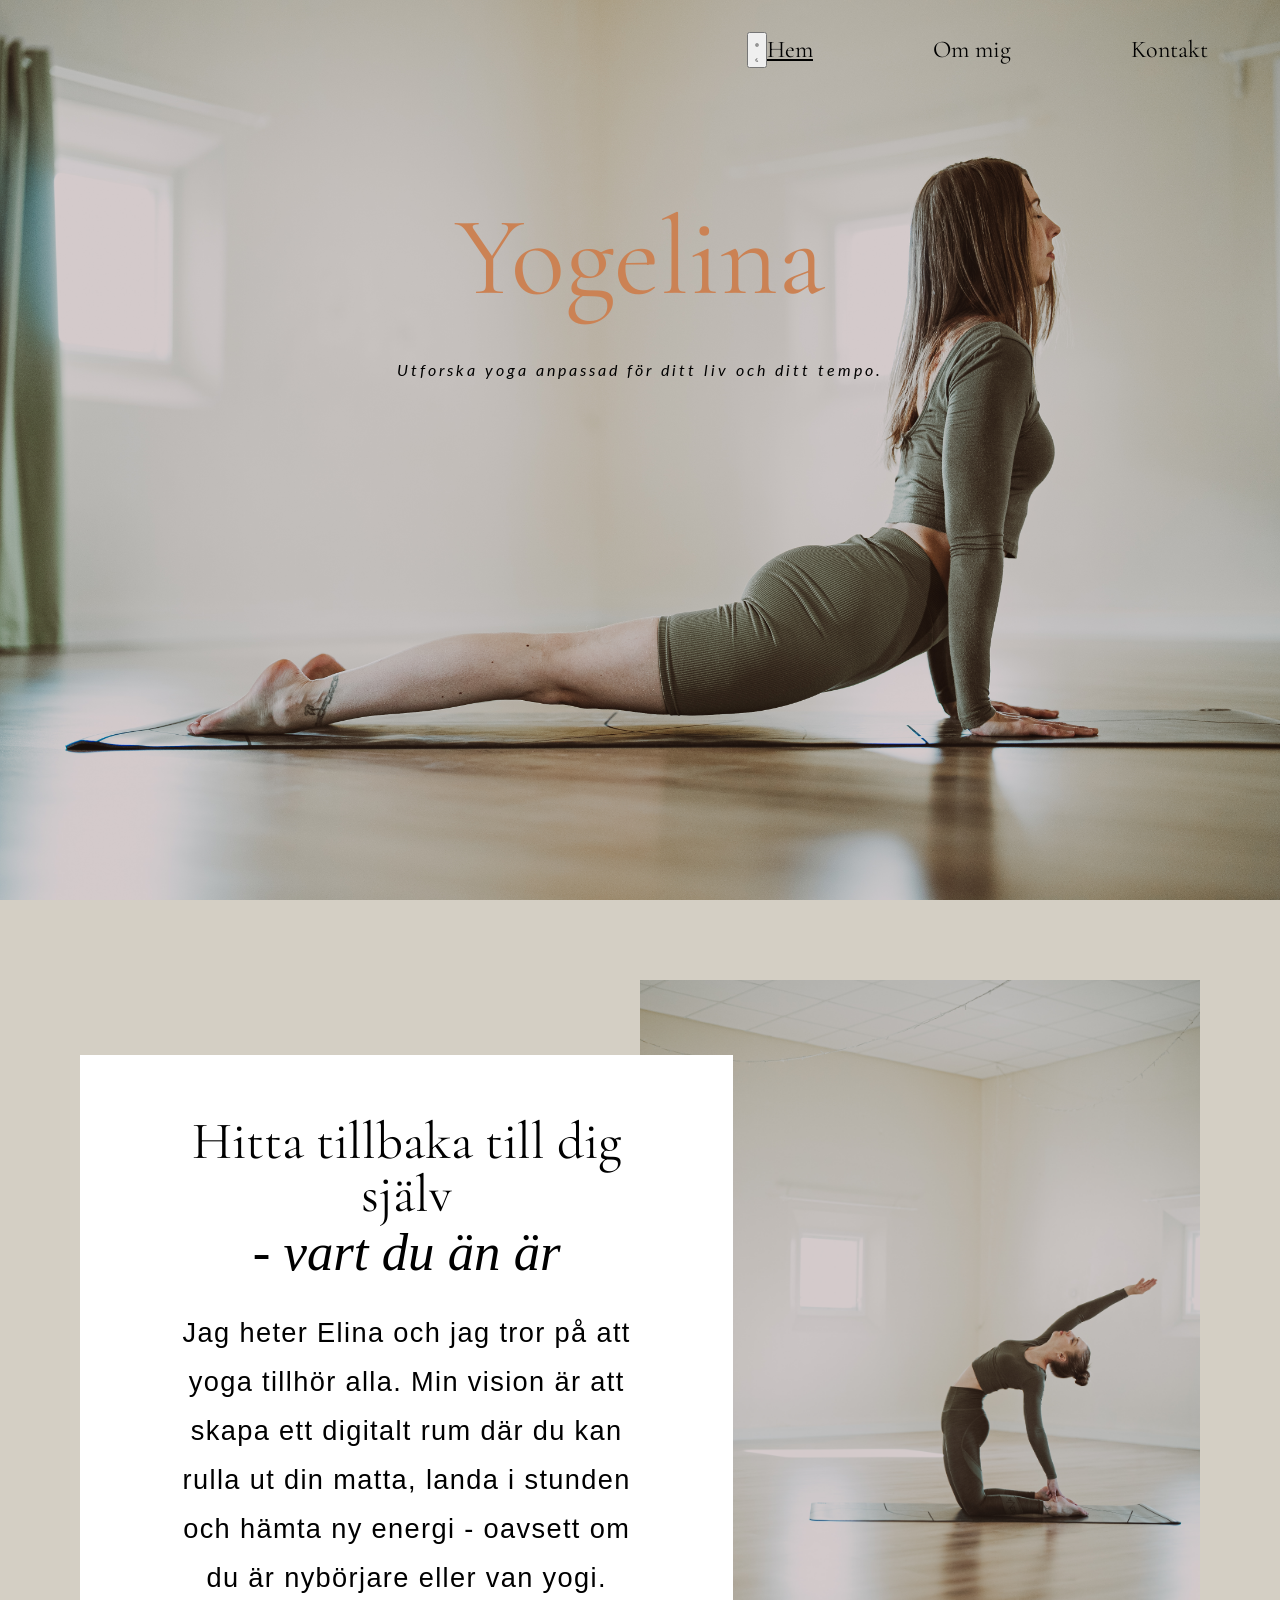
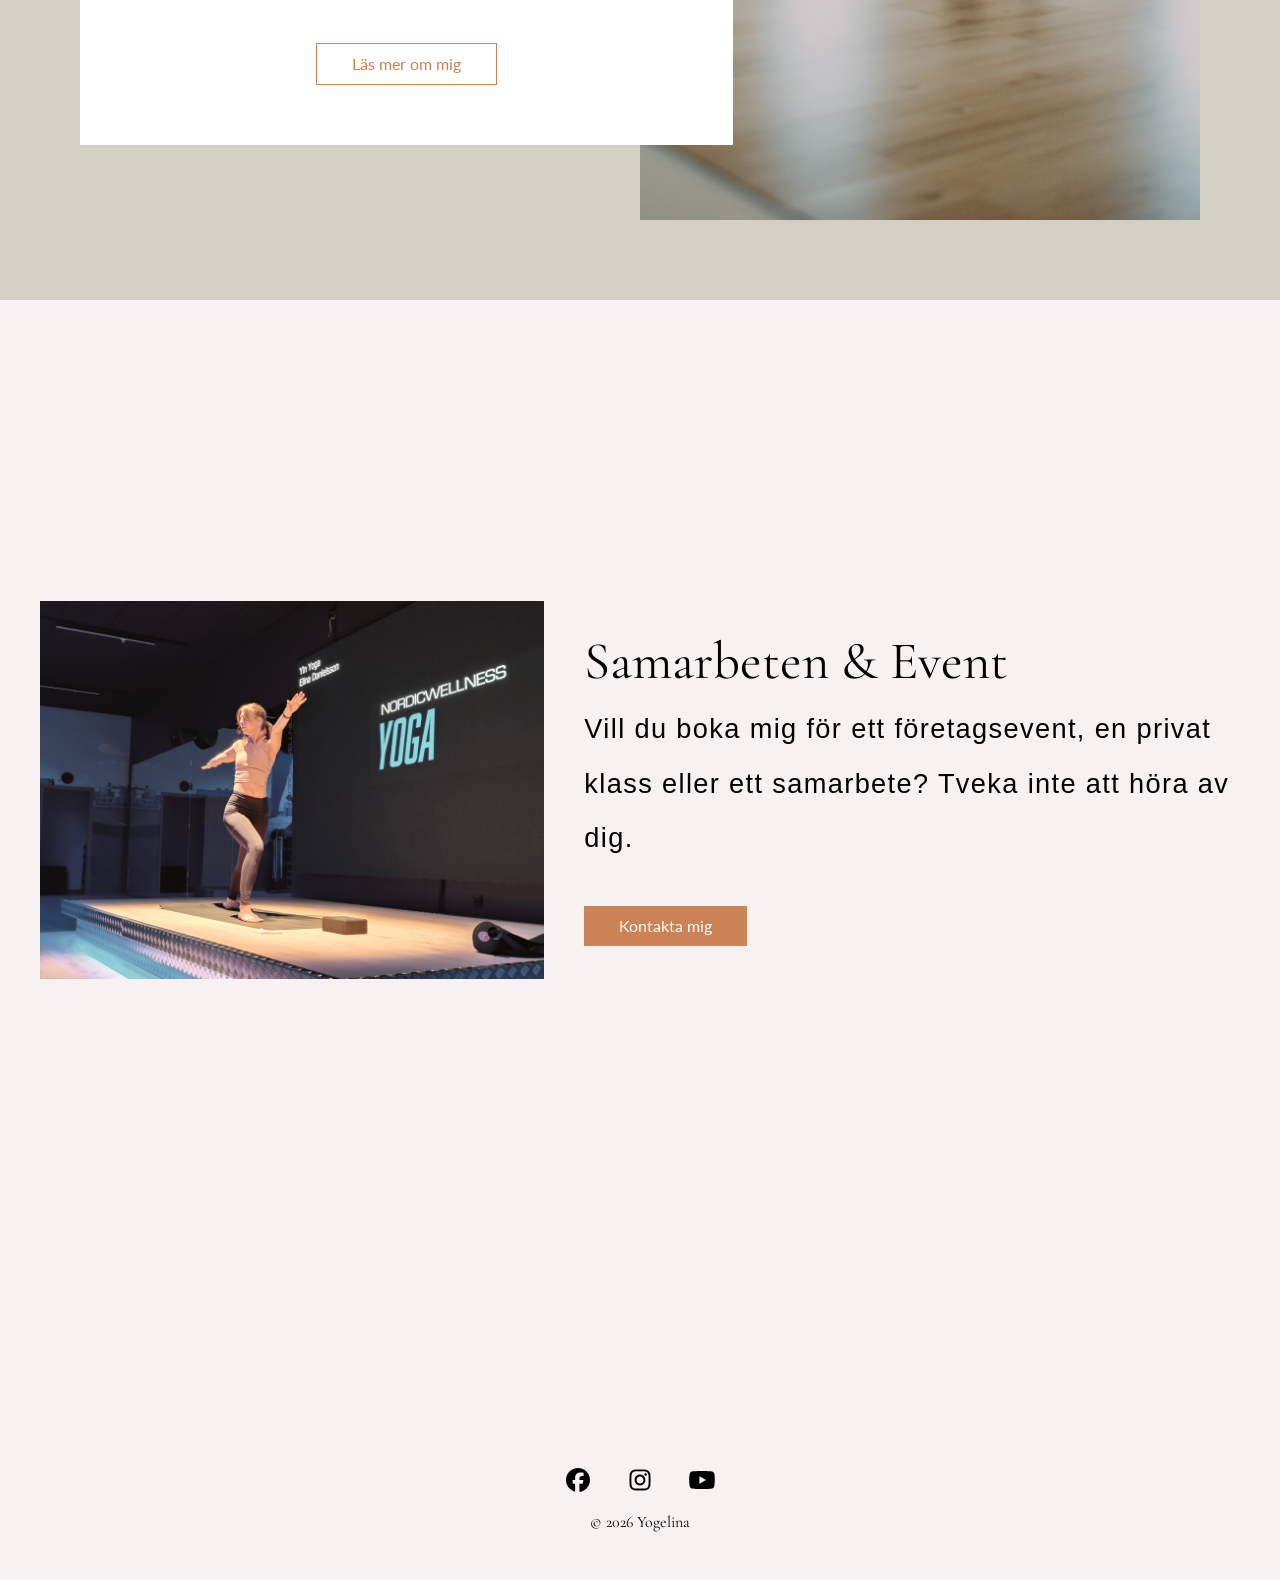
==== commit 9451d815: "Uppdaterat html sidor för dark mode" ====
--- a/index.html
+++ b/index.html
@@ -20,6 +20,23 @@
     <header class="transparent-header">
       <button class="menu-button" id="menu-button">
         <img src="images/bars-solid-full.svg" />
+      </button>
+
+      <button
+        id="dark-mode-button"
+        class="dark-mode-button"
+        aria-label="Växla tema"
+      >
+        <img
+          src="images/sun-regular-full.svg"
+          class="dark-icon icon-sun"
+          alt="Sol"
+        />
+        <img
+          src="images/moon-regular-full.svg"
+          class="dark-icon icon-moon"
+          alt="Måne"
+        />
       </button>
 
       <nav id="menu">
--- a/css/styles.css
+++ b/css/styles.css
@@ -183,7 +183,7 @@
     color: #cb8254;
     font-size: 2.5em;
     line-height: 1;
-    padding-left: 1.5em;
+    padding-left: 1.5rem;
     font-family: "Cormorant Garamond", serif;
     font-weight: 400;
     font-style: normal;
@@ -376,7 +376,6 @@
     color: black;
     line-height: 2;
     font-size: 1.7rem;
-    margin-bottom: 40px;
     margin-bottom: 40px;
   }
 }
@@ -715,6 +714,29 @@
     font-weight: 400;
     margin: 0 0 50px 0;
   }
+
+  #errorList {
+    padding: 0;
+    margin: 0 0 20px 0;
+    width: 100%;
+  }
+
+  #errorList li {
+    background-color: #fdf2f2;
+    color: #ea4242;
+    padding: 10px 15px;
+    margin-bottom: 5px;
+    border-left: 2px solid #ea5151;
+    border-style: dashed;
+    border-radius: 5px;
+    font-size: 1rem;
+    font-weight: 500;
+  }
+  #errorList li.success-message {
+    background-color: #f3fdf2;
+    color: #2da157;
+    border-left-color: #5ea478;
+  }
 }
 
 .form-intro {
@@ -854,8 +876,9 @@
     width: initial;
     display: flex;
     flex-direction: row;
+    justify-content: space-between;
     align-items: center;
-    padding: 0em;
+    padding: 0rem;
   }
 
   & .menu-button {
@@ -869,8 +892,17 @@
     font: inherit;
     border-radius: 0;
     margin: 1rem;
-
     z-index: 2;
+    order: 2;
+  }
+
+  .hero-section .menu-button,
+  .transparent-header .menu-button {
+    position: absolute;
+    top: 1.5rem;
+    right: 1.5rem;
+    margin: 0;
+    order: initial;
   }
 
   & nav {
@@ -898,6 +930,11 @@
       border: 0;
       padding: 3rem 0;
     }
+  }
+
+  .title {
+    order: 1;
+    padding-left: 0.5rem;
   }
 
   .transparent-header {
@@ -936,7 +973,165 @@
       font-size: 1.2em;
       color: white;
       padding: 0 2rem;
-    }
-  }
-  }
-  }
+      line-height: 1.8;
+    }
+  }
+
+  /* läs mer om mig sektionen på första sidan */
+  .om-intro-section {
+    padding: 100px 20px;
+    min-height: auto;
+    background-color: #d4cfc4;
+
+    & h2 {
+      font-size: 2.5rem;
+    }
+  }
+
+  .om-intro-container {
+    display: flex;
+    flex-direction: column-reverse;
+    gap: 0px;
+  }
+
+  .sub-title {
+    font-size: 2.5rem;
+  }
+
+  .box-content {
+    background-color: white;
+    padding: 30px 50px;
+    text-align: center;
+
+    grid-column: 1 / 8;
+    grid-row: 1;
+
+    z-index: 2;
+  }
+
+  .text-description {
+    font-size: 1.3rem;
+    margin-bottom: 40px;
+    text-align: left;
+  }
+
+  .om-box-img img {
+    display: none;
+  }
+
+  /* kontakta mig sektionen på första sidan */
+  .kontakt-intro-section {
+    padding: 0 40px;
+  }
+  .kontakt-intro-container {
+    display: flex;
+    flex-direction: column;
+    align-items: center;
+  }
+
+  .kontakt-box-content {
+    & h2 {
+      font-size: 2.5rem;
+    }
+
+    & p {
+      font-size: 1.2rem;
+    }
+  }
+  .button-kontakt {
+    display: block;
+    text-align: center;
+    padding: 1rem 0;
+  }
+
+  /* om mig sidan - presentation */
+
+  .presentation-section {
+    padding: 80px 40px;
+  }
+  .presentation-container {
+    flex-direction: column;
+  }
+
+  .presentation-content {
+    & h1 {
+      font-size: 1.4rem;
+      margin-bottom: 20px;
+    }
+  }
+
+  .presentation-big {
+    font-size: 3.6rem;
+  }
+
+  .presentation-small {
+    line-height: 1.8;
+    font-size: 1.3rem;
+  }
+
+  .portrait-img img {
+    border-radius: 50px;
+  }
+
+  /* stilsektionen */
+  .style-info-container {
+    flex-direction: column;
+    max-width: 2000px;
+    width: 100%;
+    gap: 60px;
+  }
+
+  .style-info-content {
+    padding: 40px;
+
+    & h2 {
+      font-size: 3.6rem;
+    }
+  }
+  .style-list {
+    padding-left: 40px;
+  }
+
+  .style-info-text {
+    font-size: 1.3rem;
+  }
+  .style-list li {
+    font-size: 1.3rem;
+  }
+
+  /* kontaktsida */
+  .contact-info-container {
+    padding: 50px 0;
+
+    & h1 {
+      font-size: 3rem;
+    }
+  }
+
+  .contact-title {
+    font-size: 1.2rem;
+  }
+  .contact-link {
+    font-size: 1.2rem;
+  }
+  .contact-phone {
+    font-size: 1.2rem;
+  }
+  .contact-youtube {
+    font-size: 1.2rem;
+  }
+
+  /* formulär */
+  .form-container {
+    display: flex;
+    flex-direction: column-reverse;
+
+    & h2 {
+      font-size: 3rem;
+      margin-bottom: 25px;
+    }
+  }
+  .form-intro {
+    font-size: 1.2rem;
+  }
+}
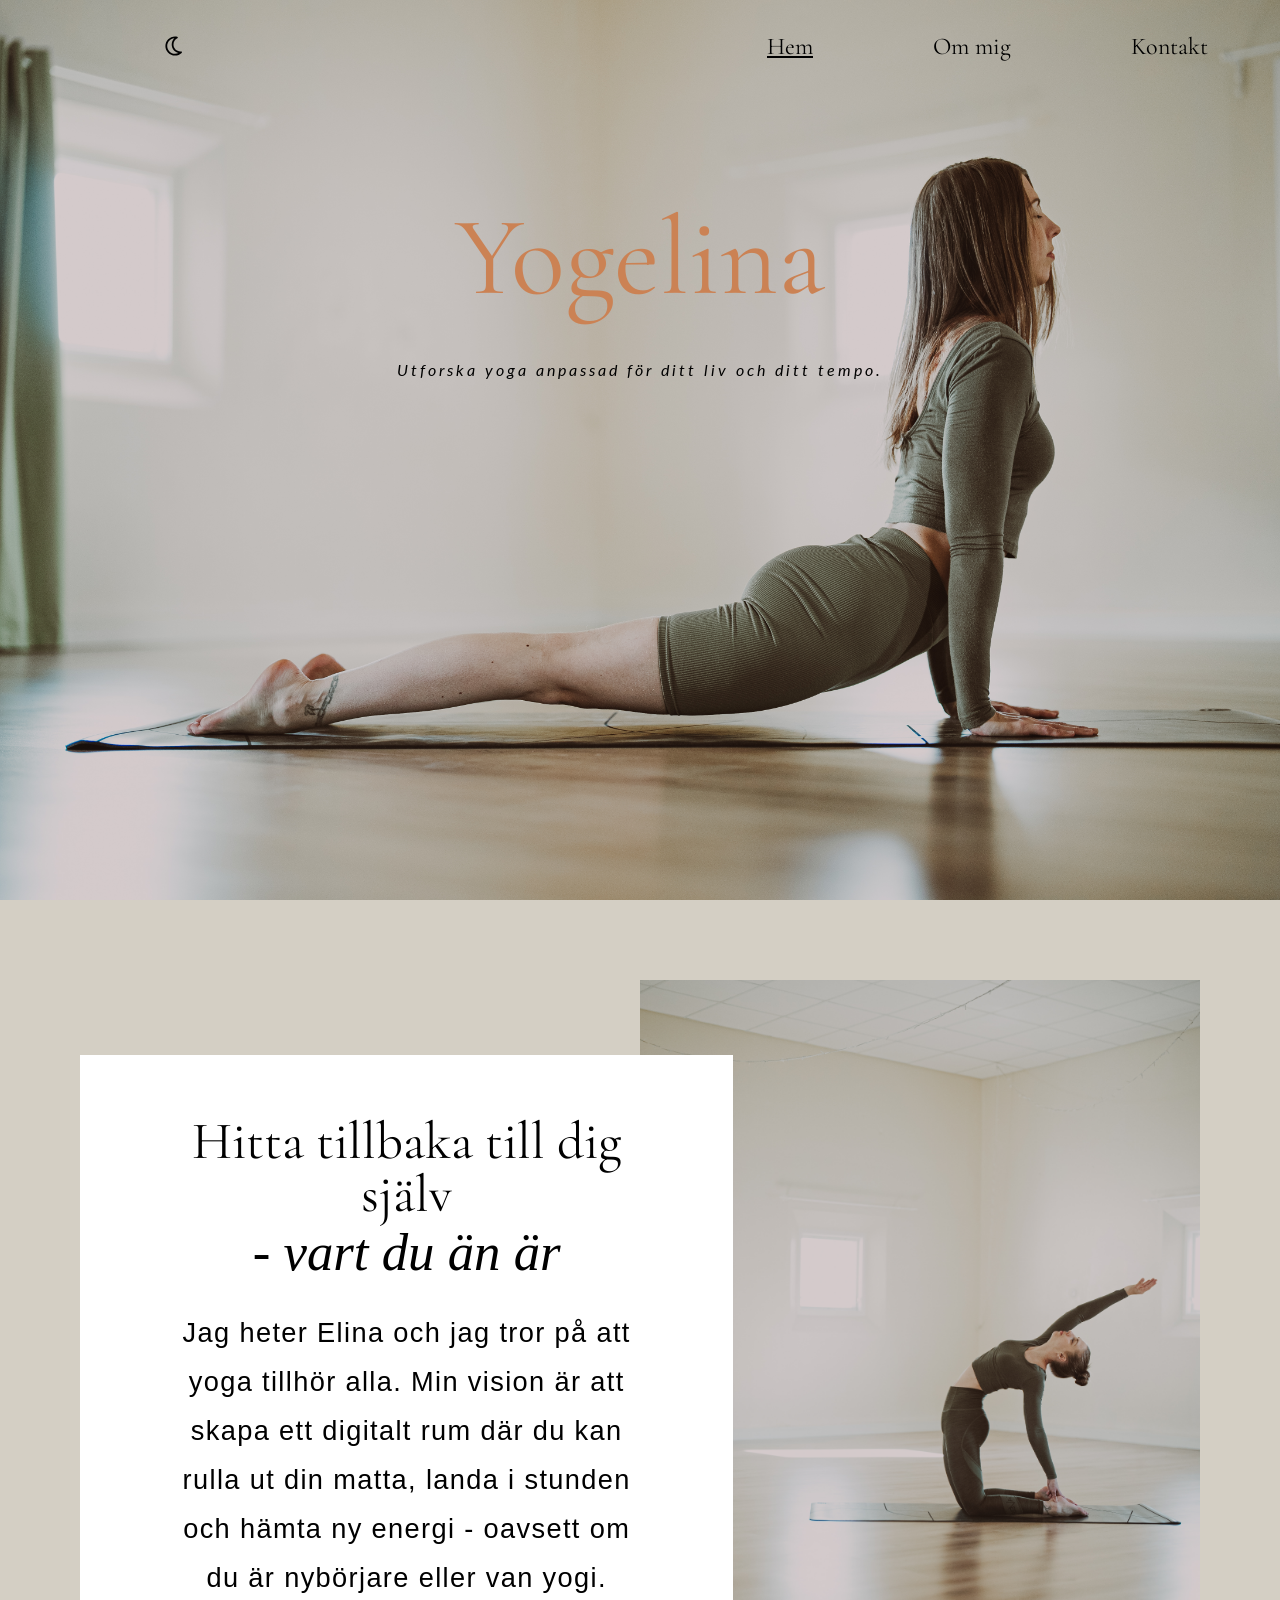
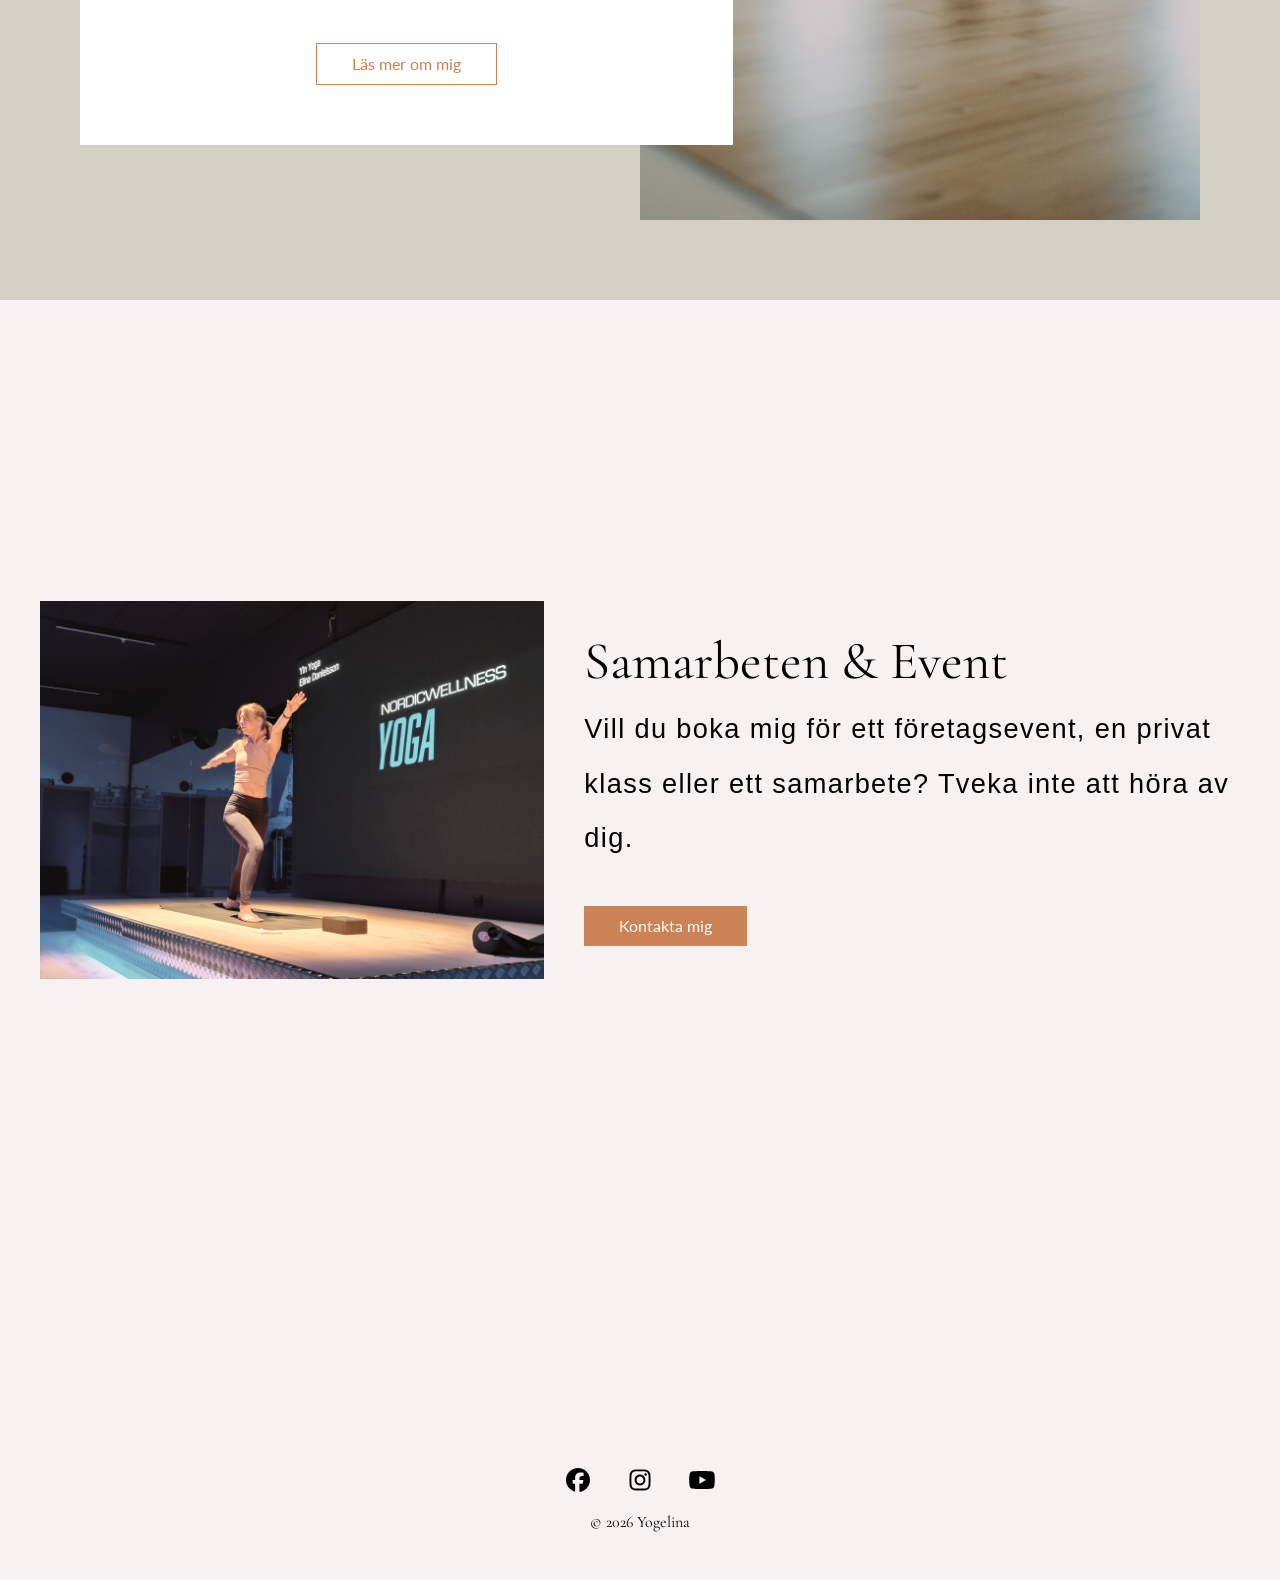
==== commit 757f4fd2: "Ändrat typ på inputfält till epost och ändrat ordning i header" ====
--- a/index.html
+++ b/index.html
@@ -19,7 +19,7 @@
   <body>
     <header class="transparent-header">
       <button class="menu-button" id="menu-button">
-        <img src="images/bars-solid-full.svg" />
+        <img src="images/bars-solid-full.svg" alt="Burgare ikon" />
       </button>
 
       <button
--- a/css/styles.css
+++ b/css/styles.css
@@ -141,12 +141,58 @@
 img {
   max-width: 100%;
 }
+/* dark mode */
+body {
+  --primary-bg-color: #f7f1f1;
+  --secondary-bg-color: #d4cfc4;
+  --info-bg-color: white;
+  --primary-text-color: black;
+  color: var(--primary-text-color);
+}
+
+body.dark-mode {
+  --secondary-bg-color: #302f24;
+  --primary-bg-color: #252620;
+  --info-bg-color: #727264;
+  --primary-text-color: white;
+  color: var(--primary-text-color);
+}
+
+body.dark-mode .icon-sun {
+  display: inline-block;
+}
+body.dark-mode .icon-moon {
+  display: none;
+}
+
+.dark-icon {
+  width: 24px;
+  height: 24px;
+  pointer-events: none;
+}
+
+.dark-mode-button {
+  background: none;
+  border: none;
+  cursor: pointer;
+  padding: 0;
+  width: 30px;
+  height: 30px;
+  order: 1;
+}
+
+.icon-sun {
+  display: none;
+
+  .icon-moon {
+    display: inline-block;
+  }
+}
 
 header {
   position: relative;
   width: 100%;
   padding: 1.5em 0em;
-
   display: flex;
   flex-direction: row;
   justify-content: space-between;
@@ -158,6 +204,7 @@
     font-weight: 400;
     font-style: normal;
     font-size: 1.5em;
+    order: 3;
   }
 
   & ul {
@@ -170,7 +217,7 @@
     /* ta bort lila färg från klick */
     a:link,
     a:visited {
-      color: #000000;
+      color: var(--primary-text-color);
     }
   }
 
@@ -179,7 +226,7 @@
   }
 
   /* Yogelina rubrik */
-  .title {
+  & .title {
     color: #cb8254;
     font-size: 2.5em;
     line-height: 1;
@@ -187,11 +234,16 @@
     font-family: "Cormorant Garamond", serif;
     font-weight: 400;
     font-style: normal;
-
-    a:link,
-    a:visited {
+    order: 2;
+
+    & a:link,
+    & a:visited {
       color: #cb8254;
     }
+  }
+
+  & .dark-mode-button {
+    margin-left: 3em;
   }
 }
 
@@ -200,12 +252,16 @@
   position: absolute;
   display: flex;
   flex-direction: row;
-  justify-content: flex-end;
+  justify-content: space-between;
   padding: 2em 0em;
+
+  & .dark-mode-button {
+    margin-left: 12em;
+  }
 }
 
 .header-color {
-  background-color: #d4cfc4;
+  background-color: var(--secondary-bg-color);
 }
 
 /* understäck på menyval */
@@ -258,12 +314,12 @@
   min-height: 100vh;
   padding: 80px;
   box-sizing: border-box;
-  background-color: #d4cfc4;
+  background-color: var(--secondary-bg-color);
 
   & h2 {
     font-family: "Cormorant Garamond", serif;
     font-size: 3.3rem;
-    color: black;
+
     margin: 0 0 5px 0;
     font-weight: 400;
   }
@@ -278,7 +334,7 @@
 }
 
 .box-content {
-  background-color: white;
+  background-color: var(--info-bg-color);
   padding: 60px 100px;
   text-align: center;
 
@@ -304,7 +360,7 @@
 .sub-title {
   font-family: "Cormorant Garamond", serif;
   font-size: 3.3rem;
-  color: black;
+
   font-weight: 400;
   font-style: italic;
   margin: 0 0 30px 0;
@@ -316,7 +372,6 @@
   font-style: normal;
   letter-spacing: 0.05em;
 
-  color: black;
   line-height: 1.8;
   font-size: 1.7rem;
   margin-bottom: 40px;
@@ -337,7 +392,7 @@
 
 /* kontakta mig sektionen på första sidan */
 .kontakt-intro-section {
-  background-color: #f7f1f1;
+  background-color: var(--primary-bg-color);
   display: flex;
   justify-content: center;
   align-items: center;
@@ -361,7 +416,7 @@
   & h2 {
     font-family: "Cormorant Garamond", serif;
     font-size: 3.3rem;
-    color: black;
+
     margin: 0 0 5px 0;
     font-weight: 400;
     margin-bottom: 15px;
@@ -373,7 +428,6 @@
     font-style: normal;
     letter-spacing: 0.05em;
 
-    color: black;
     line-height: 2;
     font-size: 1.7rem;
     margin-bottom: 40px;
@@ -407,7 +461,7 @@
 
 /* om mig sida - presentation */
 .presentation-section {
-  background-color: #f7f1f1;
+  background-color: var(--primary-bg-color);
   display: flex;
   justify-content: center;
   align-items: center;
@@ -433,7 +487,7 @@
     font-style: italic;
     font-weight: 300;
     font-size: 1.8rem;
-    color: black;
+
     margin: 0 0 5px 0;
     margin-bottom: 40px;
   }
@@ -442,7 +496,7 @@
 .presentation-big {
   font-family: "Cormorant Garamond", serif;
   font-size: 4rem;
-  color: black;
+
   margin-bottom: 10px;
 }
 
@@ -452,7 +506,6 @@
   font-style: normal;
   letter-spacing: 0.05em;
 
-  color: black;
   line-height: 2;
   font-size: 1.5rem;
 }
@@ -472,7 +525,7 @@
 
 /* Om mig - stilar sektionen */
 .style-info-section {
-  background-color: #d4cfc4;
+  background-color: var(--secondary-bg-color);
   display: flex;
   justify-content: center;
   align-items: center;
@@ -482,7 +535,7 @@
 }
 
 .style-info-container {
-  background-color: white;
+  background-color: var(--info-bg-color);
   display: flex;
   flex-direction: row;
   max-width: 2000px;
@@ -501,7 +554,6 @@
   & h2 {
     font-family: "Cormorant Garamond", serif;
     font-size: 5rem;
-    color: black;
 
     font-weight: 400;
     line-height: 1.2;
@@ -515,7 +567,6 @@
   font-style: normal;
   letter-spacing: 0.05em;
 
-  color: black;
   line-height: 2;
   font-size: 1.5rem;
   margin-bottom: 40px;
@@ -533,7 +584,6 @@
   font-style: normal;
   letter-spacing: 0.05em;
 
-  color: black;
   line-height: 2;
   font-size: 1.5rem;
   margin-bottom: 20px;
@@ -564,7 +614,7 @@
 
 /* kontaktsida */
 .contact-info-section {
-  background-color: #f7f1f1;
+  background-color: var(--primary-bg-color);
   display: flex;
   justify-content: center;
   align-items: center;
@@ -573,7 +623,7 @@
 }
 
 .contact-info-container {
-  background-color: white;
+  background-color: var(--info-bg-color);
   display: flex;
   flex-direction: column;
   align-items: center;
@@ -585,7 +635,6 @@
   & h1 {
     font-family: "Cormorant Garamond", serif;
     font-size: 3.3rem;
-    color: black;
 
     font-weight: 400;
     line-height: 1.2;
@@ -631,11 +680,11 @@
   line-height: 2;
   display: block;
 
-  color: #000000;
-
-  a:link,
-  a:visited {
-    color: #000000;
+  color: var(--primary-text-color);
+
+  &:link,
+  &:visited {
+    color: var(--primary-text-color);
   }
 }
 
@@ -662,10 +711,9 @@
   line-height: 2;
   text-decoration: none;
 
-  color: #000000;
-  a:link,
-  a:visited {
-    color: #000000;
+  &:link,
+  &:visited {
+    color: var(--primary-text-color);
   }
 }
 
@@ -691,7 +739,7 @@
 
 /* formulär sektionen */
 .form-section {
-  background-color: #f7f1f1;
+  background-color: var(--primary-bg-color);
   display: flex;
   justify-content: center;
   align-items: center;
@@ -710,7 +758,7 @@
   & h2 {
     font-family: "Cormorant Garamond", serif;
     font-size: 4rem;
-    color: black;
+
     font-weight: 400;
     margin: 0 0 50px 0;
   }
@@ -744,7 +792,7 @@
   font-weight: 300;
   font-size: 1.3rem;
   line-height: 1.8;
-  color: black;
+
   margin-bottom: 40px;
 }
 
@@ -760,7 +808,7 @@
   font-family: "Lato", sans-serif;
   font-weight: 300;
   font-size: 1rem;
-  color: black;
+
   margin-bottom: 10px;
 }
 
@@ -793,7 +841,7 @@
 }
 
 .form-content {
-  background-color: white;
+  background-color: var(--info-bg-color);
   padding: 60px 50px;
   grid-column: 1 / 7;
   grid-row: 1;
@@ -829,7 +877,7 @@
 
 /* footer */
 footer {
-  background-color: #d4cfc4;
+  background-color: var(--secondary-bg-color);
   padding: 50px 0;
   display: flex;
   flex-direction: column;
@@ -858,7 +906,7 @@
 }
 
 .hem-footer {
-  background-color: #f7f1f1;
+  background-color: var(--primary-bg-color);
 }
 
 @media (width >= 768px) {
@@ -872,6 +920,14 @@
 /* mobil */
 /* header */
 @media (width < 768px) {
+  .dark-mode-button {
+    position: absolute;
+    display: block;
+    top: 1.5rem;
+    right: 50%;
+    transform: translateX(50%);
+  }
+
   header {
     width: initial;
     display: flex;
@@ -879,56 +935,55 @@
     justify-content: space-between;
     align-items: center;
     padding: 0rem;
-  }
-
-  & .menu-button {
-    width: 30px;
-    display: inline;
-    background-color: transparent;
-    border: none;
-    margin: 0;
-    padding: 0rem;
-    text-align: inherit;
-    font: inherit;
-    border-radius: 0;
-    margin: 1rem;
-    z-index: 2;
-    order: 2;
-  }
-
-  .hero-section .menu-button,
-  .transparent-header .menu-button {
-    position: absolute;
-    top: 1.5rem;
-    right: 1.5rem;
-    margin: 0;
-    order: initial;
-  }
-
-  & nav {
-    background-color: #d4cfc4;
-    position: absolute;
-    top: 0;
-    width: 100%;
-    display: none;
-
-    &.open {
-      display: initial;
-      z-index: 1;
-    }
-
-    & ul {
-      display: flex;
-      flex-direction: column;
-      justify-content: center;
-      align-items: center;
-      gap: 0em;
-      padding: 8.1rem 0;
-    }
-
-    & li {
-      border: 0;
-      padding: 3rem 0;
+
+    & .menu-button {
+      width: 30px;
+      display: inline;
+      background-color: transparent;
+      border: none;
+      margin: 0;
+      padding: 0rem;
+      text-align: inherit;
+      font: inherit;
+      border-radius: 0;
+      margin: 1.5rem;
+      z-index: 2;
+      order: 3;
+    }
+
+    .transparent-header .menu-button {
+      position: absolute;
+      top: 1.5rem;
+      right: 1.5rem;
+      margin: 0;
+      order: initial;
+    }
+
+    & nav {
+      background-color: var(--secondary-bg-color);
+      position: absolute;
+      top: 0;
+      width: 100%;
+      display: none;
+
+      &.open {
+        display: initial;
+        z-index: 1;
+      }
+
+      & ul {
+        display: flex;
+        flex-direction: column;
+        justify-content: center;
+        align-items: center;
+        gap: 0em;
+        padding: 8.1rem 0;
+      }
+
+      & li {
+        border: 0;
+        padding: 3rem 0;
+      }
     }
   }
 
@@ -942,7 +997,7 @@
     width: 100%;
     display: flex;
     flex-direction: row;
-    justify-content: left;
+    justify-content: right;
     padding: 0;
   }
 
@@ -971,7 +1026,6 @@
 
     & p {
       font-size: 1.2em;
-      color: white;
       padding: 0 2rem;
       line-height: 1.8;
     }
@@ -981,7 +1035,7 @@
   .om-intro-section {
     padding: 100px 20px;
     min-height: auto;
-    background-color: #d4cfc4;
+    background-color: var(--secondary-bg-color);
 
     & h2 {
       font-size: 2.5rem;
@@ -999,7 +1053,7 @@
   }
 
   .box-content {
-    background-color: white;
+    background-color: var(--info-bg-color);
     padding: 30px 50px;
     text-align: center;
 
